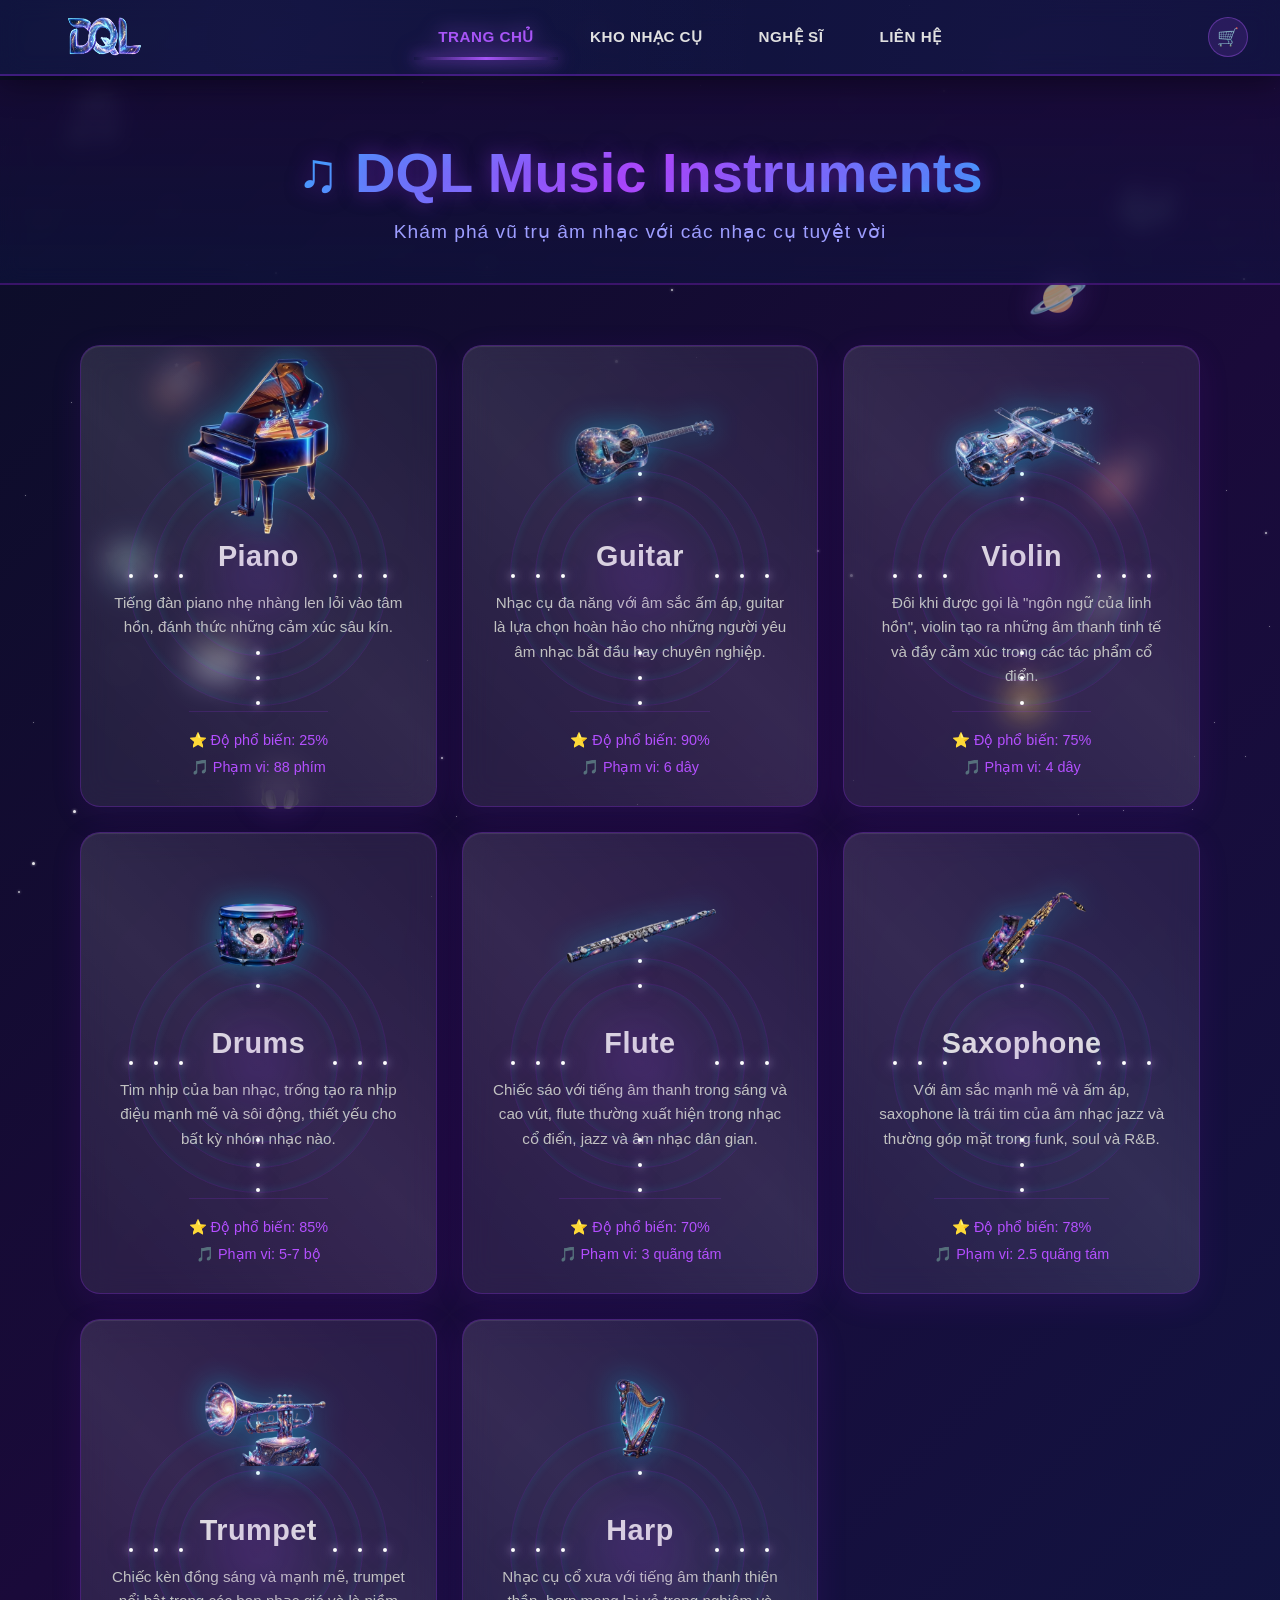
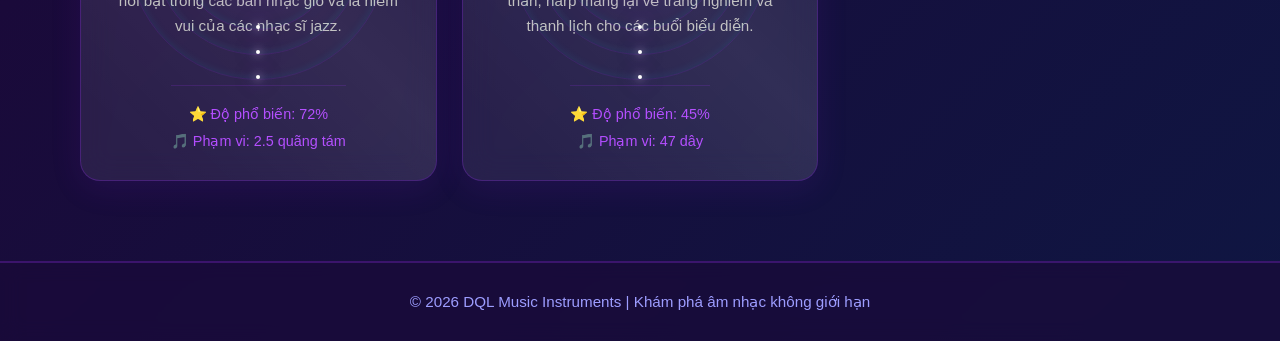
==== index.html @ d21ac730 "Add files via upload" ====
<!DOCTYPE html>
<html lang="vi">
<head>
    <meta charset="UTF-8">
    <meta name="viewport" content="width=device-width, initial-scale=1.0">
    <title>Nhạc Cụ - DQL Music Instruments</title>
    <link rel="stylesheet" href="css/base.css">
    <link rel="stylesheet" href="css/header.css">
    <link rel="stylesheet" href="css/container.css">
    <link rel="stylesheet" href="css/cards.css">
    <link rel="stylesheet" href="css/buttons.css">
    <link rel="stylesheet" href="css/instruments.css">
    <link rel="stylesheet" href="css/animations.css">
    <link rel="stylesheet" href="css/stickers.css">
    <link rel="stylesheet" href="css/responsive.css">
    <link rel="stylesheet" href="css/stars.css">
    <link rel="stylesheet" href="css/sticky-navbar.css">
    <link rel="stylesheet" href="css/meteor.css">
    <link rel="stylesheet" href="css/galaxy.css">
</head>
<body>
    <!-- Hiệu ứng thiên thạch rơi -->
    <div class="meteor-field">
        <span class="meteor m1"></span>
        <span class="meteor m2"></span>
        <span class="meteor m3"></span>
        <span class="meteor m4"></span>
        <span class="meteor m5"></span>
        <span class="meteor m6"></span>
    </div>
    <!-- Các nhãn dán nổi - Chủ đề Galaxy -->
    <div class="floating-stickers">
        <div class="sticker sticker-1">🎵</div>
        <div class="sticker sticker-2">🎶</div>
        <div class="sticker sticker-3">🚀</div>
        <div class="sticker sticker-4">🪐</div>
        <div class="sticker sticker-5">🛸</div>
        <div class="sticker sticker-6">🎸</div>
        <div class="sticker sticker-7">🎹</div>
        <div class="sticker sticker-8">🎤</div>
        <div class="sticker sticker-9">🎧</div>
        <div class="sticker sticker-10">⭐</div>
    </div>

    <!-- Thanh Điều Hướng Dính -->
        <!-- Thanh điều hướng cố định (Sticky Navbar) có nền kính mờ trong suốt cực đẹp và tự co nhỏ khi cuộn màn hình -->
    <nav class="sticky-navbar" id="stickyNavbar">
        <div class="navbar-container">
            <a href="index.html" class="navbar-brand">
                <img src="hinhanh/hinhanhlogo/logo.png" alt="DQL Music" class="navbar-brand-icon">
            </a>
            
                        <!-- Menu danh sách liên kết điều hướng dạng hàng ngang chính -->
            <ul class="navbar-menu" id="navbarMenu">
                <li class="navbar-item">
                    <a href="index.html" class="navbar-link active">Trang Chủ</a>
                </li>
                <li class="navbar-item">
                    <a href="pages/products.html" class="navbar-link">Kho Nhạc Cụ</a>
                </li>
                <li class="navbar-item">
                    <a href="pages/artists.html" class="navbar-link">Nghệ Sĩ</a>
                </li>
                <li class="navbar-item">
                    <a href="pages/contact.html" class="navbar-link">Liên Hệ</a>
                </li>
            </ul>

            <div class="navbar-actions">
                <a href="pages/cart.html" class="navbar-action-btn" title="Giỏ hàng">🛒</a>
                <button class="navbar-toggle" id="navbarToggle" aria-label="Toggle menu">
                    <span></span>
                    <span></span>
                    <span></span>
                </button>
            </div>
        </div>
    </nav>

    <!-- Twinkling Stars Background -->
        <!-- Khung tạo nền sao lấp lánh (sẽ được điền ngẫu nhiên 100 ngôi sao bằng Javascript trong main.js) -->
    <div class="stars-container"></div>

    <!-- Header Section -->
        <!-- Phần đầu trang (Header Banner) giới thiệu tên thương hiệu và slogan cửa hàng -->
    <header class="header">
        <div class="header-content">
            <h1 class="header-title">♫ DQL Music Instruments</h1>
            <p class="header-subtitle">Khám phá vũ trụ âm nhạc với các nhạc cụ tuyệt vời</p>
        </div>
    </header>

    <!-- Main Content -->
        <!-- Phần nội dung chính (Main Content Area) được bọc trong container giới hạn rộng tối đa 1200px -->
    <main class="container">
        <section class="instruments-section">
            <div class="instrument-card">
                <div class="card-icon ">
                    <div class="galaxy-container">
                        <div class="galaxy-ring ring-1">
                            <span class="galaxy-star star-1"></span>
                            <span class="galaxy-star star-2"></span>
                            <span class="galaxy-star star-3"></span>
                            <span class="galaxy-star star-4"></span>
                        </div>
                        <div class="galaxy-ring ring-2">
                            <span class="galaxy-star star-1"></span>
                            <span class="galaxy-star star-2"></span>
                            <span class="galaxy-star star-3"></span>
                            <span class="galaxy-star star-4"></span>
                        </div>
                        <div class="galaxy-ring ring-3">
                            <span class="galaxy-star star-1"></span>
                            <span class="galaxy-star star-2"></span>
                            <span class="galaxy-star star-3"></span>
                            <span class="galaxy-star star-4"></span>
                        </div>
                        <div class="nebula-glow"></div>
                    </div>
                    <img src="hinhanh/hinhanhcart/pialo.png" alt="Piano">
                </div>
                <h2 class="card-title">Piano</h2>
                <p class="card-description">
                Tiếng đàn piano nhẹ nhàng len lỏi vào tâm hồn, đánh thức những cảm xúc sâu kín.                <div class="card-details">
                    <span class="detail-item">⭐ Độ phổ biến: 25%</span>
                    <span class="detail-item">🎵 Phạm vi: 88 phím</span>
                </div>
            </div>

            <!-- Guitar Card -->
            <div class="instrument-card">
                <div class="card-icon">
                    <div class="galaxy-container">
                        <div class="galaxy-ring ring-1">
                            <span class="galaxy-star star-1"></span>
                            <span class="galaxy-star star-2"></span>
                            <span class="galaxy-star star-3"></span>
                            <span class="galaxy-star star-4"></span>
                        </div>
                        <div class="galaxy-ring ring-2">
                            <span class="galaxy-star star-1"></span>
                            <span class="galaxy-star star-2"></span>
                            <span class="galaxy-star star-3"></span>
                            <span class="galaxy-star star-4"></span>
                        </div>
                        <div class="galaxy-ring ring-3">
                            <span class="galaxy-star star-1"></span>
                            <span class="galaxy-star star-2"></span>
                            <span class="galaxy-star star-3"></span>
                            <span class="galaxy-star star-4"></span>
                        </div>
                        <div class="nebula-glow"></div>
                    </div>
                    <img src="hinhanh/hinhanhcart/guitar.png" alt="Guitar">
                </div>
                <h2 class="card-title">Guitar</h2>
                <p class="card-description">
                    Nhạc cụ đa năng với âm sắc ấm áp, guitar là lựa chọn hoàn hảo cho những người yêu âm nhạc 
                    bắt đầu hay chuyên nghiệp.
                </p>
                <div class="card-details">
                    <span class="detail-item">⭐ Độ phổ biến: 90%</span>
                    <span class="detail-item">🎵 Phạm vi: 6 dây</span>
                </div>
            </div>

            <!-- Violin Card -->
            <div class="instrument-card">
                <div class="card-icon">
                    <div class="galaxy-container">
                        <div class="galaxy-ring ring-1">
                            <span class="galaxy-star star-1"></span>
                            <span class="galaxy-star star-2"></span>
                            <span class="galaxy-star star-3"></span>
                            <span class="galaxy-star star-4"></span>
                        </div>
                        <div class="galaxy-ring ring-2">
                            <span class="galaxy-star star-1"></span>
                            <span class="galaxy-star star-2"></span>
                            <span class="galaxy-star star-3"></span>
                            <span class="galaxy-star star-4"></span>
                        </div>
                        <div class="galaxy-ring ring-3">
                            <span class="galaxy-star star-1"></span>
                            <span class="galaxy-star star-2"></span>
                            <span class="galaxy-star star-3"></span>
                            <span class="galaxy-star star-4"></span>
                        </div>
                        <div class="nebula-glow"></div>
                    </div>
                    <img src="hinhanh/hinhanhcart/violin.png" alt="Violin">
                </div>
                <h2 class="card-title">Violin</h2>
                <p class="card-description">
                    Đôi khi được gọi là "ngôn ngữ của linh hồn", violin tạo ra những âm thanh tinh tế 
                    và đầy cảm xúc trong các tác phẩm cổ điển.
                </p>
                <div class="card-details">
                    <span class="detail-item">⭐ Độ phổ biến: 75%</span>
                    <span class="detail-item">🎵 Phạm vi: 4 dây</span>
                </div>
            </div>

            <!-- Drums Card -->
            <div class="instrument-card">
                <div class="card-icon">
                    <div class="galaxy-container">
                        <div class="galaxy-ring ring-1">
                            <span class="galaxy-star star-1"></span>
                            <span class="galaxy-star star-2"></span>
                            <span class="galaxy-star star-3"></span>
                            <span class="galaxy-star star-4"></span>
                        </div>
                        <div class="galaxy-ring ring-2">
                            <span class="galaxy-star star-1"></span>
                            <span class="galaxy-star star-2"></span>
                            <span class="galaxy-star star-3"></span>
                            <span class="galaxy-star star-4"></span>
                        </div>
                        <div class="galaxy-ring ring-3">
                            <span class="galaxy-star star-1"></span>
                            <span class="galaxy-star star-2"></span>
                            <span class="galaxy-star star-3"></span>
                            <span class="galaxy-star star-4"></span>
                        </div>
                        <div class="nebula-glow"></div>
                    </div>
                    <img src="hinhanh/hinhanhcart/drum.png" alt="Drums">
                </div>
                <h2 class="card-title">Drums</h2>
                <p class="card-description">
                    Tim nhịp của ban nhạc, trống tạo ra nhịp điệu mạnh mẽ và sôi động, 
                    thiết yếu cho bất kỳ nhóm nhạc nào.
                </p>
                <div class="card-details">
                    <span class="detail-item">⭐ Độ phổ biến: 85%</span>
                    <span class="detail-item">🎵 Phạm vi: 5-7 bộ</span>
                </div>
            </div>

            <!-- Flute Card -->
            <div class="instrument-card">
                <div class="card-icon">
                    <div class="galaxy-container">
                        <div class="galaxy-ring ring-1">
                            <span class="galaxy-star star-1"></span>
                            <span class="galaxy-star star-2"></span>
                            <span class="galaxy-star star-3"></span>
                            <span class="galaxy-star star-4"></span>
                        </div>
                        <div class="galaxy-ring ring-2">
                            <span class="galaxy-star star-1"></span>
                            <span class="galaxy-star star-2"></span>
                            <span class="galaxy-star star-3"></span>
                            <span class="galaxy-star star-4"></span>
                        </div>
                        <div class="galaxy-ring ring-3">
                            <span class="galaxy-star star-1"></span>
                            <span class="galaxy-star star-2"></span>
                            <span class="galaxy-star star-3"></span>
                            <span class="galaxy-star star-4"></span>
                        </div>
                        <div class="nebula-glow"></div>
                    </div>
                    <img src="hinhanh/hinhanhcart/flute.png" alt="Flute">
                </div>
                <h2 class="card-title">Flute</h2>
                <p class="card-description">
                    Chiếc sáo với tiếng âm thanh trong sáng và cao vút, flute thường xuất hiện 
                    trong nhạc cổ điển, jazz và âm nhạc dân gian.
                </p>
                <div class="card-details">
                    <span class="detail-item">⭐ Độ phổ biến: 70%</span>
                    <span class="detail-item">🎵 Phạm vi: 3 quãng tám</span>
                </div>
            </div>

            <!-- Saxophone Card -->
            <div class="instrument-card">
                <div class="card-icon">
                    <div class="galaxy-container">
                        <div class="galaxy-ring ring-1">
                            <span class="galaxy-star star-1"></span>
                            <span class="galaxy-star star-2"></span>
                            <span class="galaxy-star star-3"></span>
                            <span class="galaxy-star star-4"></span>
                        </div>
                        <div class="galaxy-ring ring-2">
                            <span class="galaxy-star star-1"></span>
                            <span class="galaxy-star star-2"></span>
                            <span class="galaxy-star star-3"></span>
                            <span class="galaxy-star star-4"></span>
                        </div>
                        <div class="galaxy-ring ring-3">
                            <span class="galaxy-star star-1"></span>
                            <span class="galaxy-star star-2"></span>
                            <span class="galaxy-star star-3"></span>
                            <span class="galaxy-star star-4"></span>
                        </div>
                        <div class="nebula-glow"></div>
                    </div>
                    <img src="hinhanh/hinhanhcart/saxophone.png" alt="Saxophone">
                </div>
                <h2 class="card-title">Saxophone</h2>
                <p class="card-description">
                    Với âm sắc mạnh mẽ và ấm áp, saxophone là trái tim của âm nhạc jazz 
                    và thường góp mặt trong funk, soul và R&B.
                </p>
                <div class="card-details">
                    <span class="detail-item">⭐ Độ phổ biến: 78%</span>
                    <span class="detail-item">🎵 Phạm vi: 2.5 quãng tám</span>
                </div>
            </div>

            <!-- Trumpet Card -->
            <div class="instrument-card">
                <div class="card-icon">
                    <div class="galaxy-container">
                        <div class="galaxy-ring ring-1">
                            <span class="galaxy-star star-1"></span>
                            <span class="galaxy-star star-2"></span>
                            <span class="galaxy-star star-3"></span>
                            <span class="galaxy-star star-4"></span>
                        </div>
                        <div class="galaxy-ring ring-2">
                            <span class="galaxy-star star-1"></span>
                            <span class="galaxy-star star-2"></span>
                            <span class="galaxy-star star-3"></span>
                            <span class="galaxy-star star-4"></span>
                        </div>
                        <div class="galaxy-ring ring-3">
                            <span class="galaxy-star star-1"></span>
                            <span class="galaxy-star star-2"></span>
                            <span class="galaxy-star star-3"></span>
                            <span class="galaxy-star star-4"></span>
                        </div>
                        <div class="nebula-glow"></div>
                    </div>
                    <img src="hinhanh/hinhanhcart/trumpet.png" alt="Trumpet">
                </div>
                <h2 class="card-title">Trumpet</h2>
                <p class="card-description">
                    Chiếc kèn đồng sáng và mạnh mẽ, trumpet nổi bật trong các ban nhạc gió 
                    và là niềm vui của các nhạc sĩ jazz.
                </p>
                <div class="card-details">
                    <span class="detail-item">⭐ Độ phổ biến: 72%</span>
                    <span class="detail-item">🎵 Phạm vi: 2.5 quãng tám</span>
                </div>
            </div>

            <!-- Harp Card -->
            <div class="instrument-card">
                <div class="card-icon">
                    <div class="galaxy-container">
                        <div class="galaxy-ring ring-1">
                            <span class="galaxy-star star-1"></span>
                            <span class="galaxy-star star-2"></span>
                            <span class="galaxy-star star-3"></span>
                            <span class="galaxy-star star-4"></span>
                        </div>
                        <div class="galaxy-ring ring-2">
                            <span class="galaxy-star star-1"></span>
                            <span class="galaxy-star star-2"></span>
                            <span class="galaxy-star star-3"></span>
                            <span class="galaxy-star star-4"></span>
                        </div>
                        <div class="galaxy-ring ring-3">
                            <span class="galaxy-star star-1"></span>
                            <span class="galaxy-star star-2"></span>
                            <span class="galaxy-star star-3"></span>
                            <span class="galaxy-star star-4"></span>
                        </div>
                        <div class="nebula-glow"></div>
                    </div>
                    <img src="hinhanh/hinhanhcart/harp.png" alt="Harp">
                </div>
                <h2 class="card-title">Harp</h2>
                <p class="card-description">
                    Nhạc cụ cổ xưa với tiếng âm thanh thiên thần, harp mang lại vẻ trang nghiêm 
                    và thanh lịch cho các buổi biểu diễn.
                </p>
                <div class="card-details">
                    <span class="detail-item">⭐ Độ phổ biến: 45%</span>
                    <span class="detail-item">🎵 Phạm vi: 47 dây</span>
                </div>
            </div>
        </section>
    </main>

    <!-- Footer -->
        <!-- Phần chân trang (Footer) chứa thông tin bản quyền và liên kết bổ sung, sử dụng nền kính tối -->
    <footer class="footer">
        <p>&copy; 2026 DQL Music Instruments | Khám phá âm nhạc không giới hạn</p>
    </footer>

        <!-- Nạp thư viện tiện ích dùng chung (Hiển thị thông báo toast, xử lý giá, giỏ hàng...) -->
    <script src="js/utils.js"></script>
        <!-- Nạp mã xử lý sự kiện đóng mở menu và dính thanh điều hướng khi cuộn trang -->
    <script src="js/navbar.js"></script>
        <!-- Nạp mã xử lý hiệu ứng sao lấp lánh nền và các hoạt ảnh cuộn trang mượt mà -->
    <script src="js/main.js"></script>
</body>
</html>
---- css/base.css ----
/* ==========================================================================
   BASE CSS - THIẾT LẬP CƠ BẢN VÀ ĐỊNH NGHĨA HỆ THỐNG TRANG WEB
   - Đặt lại (reset) lề và đệm của trình duyệt về 0
   - Thiết lập font chữ Segoe UI và nền tối gradient không gian vũ trụ cực đẹp
   - Khung chứa các ngôi sao (stars-container) cố định toàn trang
   ========================================================================== */

* {
    margin: 0;
    padding: 0;
    box-sizing: border-box;
}

/* Cài đặt chung cho thẻ <html> giúp hành vi cuộn trang mượt mà */
html {
    scroll-behavior: smooth;
}

/* Định nghĩa thẻ <body> với nền màu gradient vũ trụ tối chuyển động cực đẹp */
body {
    font-family: 'Segoe UI', Tahoma, Geneva, Verdana, sans-serif;
    background: linear-gradient(135deg, #0a0e27 0%, #1a0a3a 50%, #0f1642 100%);
    color: #e0e0e0;
    overflow-x: hidden;
    position: relative;
    min-height: 100vh;
}

/* Vùng chứa các ngôi sao nhỏ lấp lánh cố định trên màn hình nền */
.stars-container {
    position: fixed;
    top: 0;
    left: 0;
    width: 100%;
    height: 100%;
    z-index: 1;
    pointer-events: none;
}
---- css/header.css ----
/* ==========================================================================
   HEADER CSS - PHONG CÁCH KHU VỰC TIÊU ĐỀ ĐẦU TRANG (HEADER BANNER)
   - Đặt chiều cao banner phù hợp, chữ tiêu đề lớn DQL Music Instruments
   - Phụ đề chuyển sắc gradient lung linh rực rỡ thu hút người xem
   ========================================================================== */

.header {
    position: relative;
    z-index: 10;
    text-align: center;
    padding: 60px 20px 40px;
    background: linear-gradient(180deg, rgba(26, 10, 58, 0.7) 0%, rgba(15, 22, 66, 0.5) 100%);
    border-bottom: 2px solid rgba(138, 43, 226, 0.3);
    backdrop-filter: blur(10px);
    margin-bottom: 40px;
    margin-top: 80px;
}

.header-content {
    max-width: 1000px;
    margin: 0 auto;
}

/* Tiêu Đề Chính - Gradient Và Glow */
.header-title {
    font-size: 3.5rem;
    font-weight: 700;
    background: linear-gradient(135deg, #00d4ff, #b24bff, #00d4ff);
    -webkit-background-clip: text;
    -webkit-text-fill-color: transparent;
    background-clip: text;
    margin-bottom: 15px;
    text-shadow: 0 0 20px rgba(138, 43, 226, 0.5);
    animation: glow 3s ease-in-out infinite;
}

/* Phụ Đề Trang */
.header-subtitle {
    font-size: 1.2rem;
    color: #9d9dff;
    font-weight: 300;
    letter-spacing: 1px;
}
---- css/container.css ----
/* ==========================================================================
   CONTAINER CSS - KHUNG CHỨA BỐ CỤC CHÍNH VÀ PHẦN CHÂN TRANG (FOOTER)
   - Căn lề giữa màn hình trang web, giới hạn rộng tối đa 1200px
   - Thiết kế Footer thuỷ tinh mờ lung linh, bóng bẩy ở chân trang
   ========================================================================== */

/* Khung bố cục chính căn giữa trang web, giới hạn chiều rộng 1200px để giao diện hiển thị gọn gàng */
.container {
    position: relative;
    z-index: 10;
    max-width: 1200px;
    margin: 0 auto;
    padding: 0 20px 60px;
}

/* THIẾT KẾ PHẦN CHÂN TRANG (FOOTER) THUỶ TINH MỜ */
/* Chân trang web với nền thủy tinh tối mờ, viền trên sáng màu tím dạ quang, chữ hiển thị sắc nét căn giữa */
.footer {
    position: relative;
    z-index: 10;
    text-align: center;
    padding: 30px 20px;
    background: rgba(26, 10, 58, 0.7);
    border-top: 2px solid rgba(138, 43, 226, 0.3);
    backdrop-filter: blur(10px);
    color: #9d9dff;
    font-size: 0.95rem;
}
---- css/cards.css ----
/* ==========================================================================
   CARDS CSS - ĐỊNH NGHĨA THẺ NỀN KÍNH THUỶ TINH (GLASSMORPHISM CARDS)
   - Nền kính mờ đục suốt với kỹ thuật backdrop-filter blur
   - Viền bán trong suốt màu tím lung linh và bóng đổ sâu 3D
   ========================================================================== */

/* ========== THỊ NHẠC CỤ (GLASSMORPHISM) ========== */
/* Thẻ mô tả nhạc cụ chính: Thiết lập chiều cao tối thiểu và phân bố các khối bên trong giãn đều hai đầu */
.instrument-card {
    background: rgba(255, 255, 255, 0.08);
    border: 1px solid rgba(138, 43, 226, 0.3);
    border-radius: 20px;
    padding: 30px;
    backdrop-filter: blur(15px);
    -webkit-backdrop-filter: blur(15px);
    transition: all 0.4s cubic-bezier(0.4, 0, 0.2, 1);
    position: relative;
    overflow: hidden;
    box-shadow: 
        0 8px 32px rgba(138, 43, 226, 0.1),
        inset 0 1px 1px rgba(255, 255, 255, 0.1);
    display: flex;
    flex-direction: column;
    min-height: 450px;
}

/* Hiệu Ứng Lấp Lói Trên ThỊ */
.instrument-card::before {
    content: '';
    position: absolute;
    top: -50%;
    left: -50%;
    width: 200%;
    height: 200%;
    background: linear-gradient(
        45deg,
        transparent 30%,
        rgba(255, 255, 255, 0.05) 50%,
        transparent 70%
    );
    animation: shimmer 3s infinite;
    pointer-events: none;
}

.instrument-card:hover {
    transform: translateY(-10px);
    border-color: rgba(138, 43, 226, 0.6);
    background: rgba(255, 255, 255, 0.12);
    box-shadow: 
        0 20px 40px rgba(138, 43, 226, 0.2),
        inset 0 1px 1px rgba(255, 255, 255, 0.15);
}

/* Nội Dung ThỊ */
/* Biểu tượng / Khung ảnh nhạc cụ trên trang chủ */
.card-icon {
    font-size: 3.5rem;
    margin-bottom: 20px;
    display: flex;
    align-items: center;
    justify-content: center;
    height: 140px;
    animation: float 3s ease-in-out infinite;
}

.card-icon img {
    max-width: 170px;
    height: auto;
    display: block;
    margin: 0 auto;
}

/* Tên nhạc cụ chính */
.card-title {
    font-size: 1.8rem;
    margin-bottom: 15px;
    color: #00d4ff;
    font-weight: 600;
    letter-spacing: 0.5px;
    min-height: 50px;
    display: flex;
    align-items: center;
}

/* Mô tả giới thiệu nhạc cụ, tự động giãn nở kéo thẻ có độ cao bằng nhau */
.card-description {
    font-size: 0.95rem;
    line-height: 1.6;
    color: #b0b0d0;
    margin-bottom: 20px;
    min-height: 100px;
    flex: 1;
}

.card-details {
    display: flex;
    flex-direction: column;
    gap: 10px;
    padding-top: 20px;
    border-top: 1px solid rgba(138, 43, 226, 0.2);
    margin-top: auto;
}

.detail-item {
    font-size: 0.9rem;
    color: #b24bff;
    font-weight: 500;
}

/* ========== GLASS CARD STYLING ========== */
.glass-card {
    background: rgba(30, 20, 60, 0.4);
    backdrop-filter: blur(10px);
    border: 1px solid rgba(168, 85, 247, 0.3);
    border-radius: 20px;
    padding: 25px;
    transition: all 0.3s ease;
    box-shadow: 0 8px 32px rgba(0, 0, 0, 0.3);
}

.glass-card:hover {
    background: rgba(30, 20, 60, 0.6);
    border-color: rgba(168, 85, 247, 0.6);
    box-shadow: 0 12px 40px rgba(168, 85, 247, 0.2);
    transform: translateY(-5px);
}
---- css/buttons.css ----
/* ==========================================================================
   BUTTONS CSS - ĐỊNH NGHĨA CÁC LOẠI NÚT TƯƠNG TÁC (BUTTON SYSTEM)
   - Các kiểu nút cơ bản, nút dải màu gradient vũ trụ phát sáng
   - Hiệu ứng quét sáng neon, bóng đổ và thu phóng mượt mà khi di chuột
   ========================================================================== */

.btn {
    padding: 10px 20px;
    border: none;
    border-radius: 8px;
    font-weight: 600;
    font-size: 0.95rem;
    cursor: pointer;
    transition: all 0.3s ease;
    text-transform: uppercase;
    letter-spacing: 1px;
    font-family: 'Segoe UI', Tahoma, Geneva, Verdana, sans-serif;
}

/* NÚp Với Hiệu Ứng Phát Sáng */
.btn-glow {
    background: linear-gradient(135deg, #a855f7 0%, #d946ef 100%);
    color: white;
    border: 2px solid rgba(168, 85, 247, 0.5);
    position: relative;
    overflow: hidden;
}

.btn-glow::before {
    content: '';
    position: absolute;
    top: -50%;
    left: -50%;
    width: 200%;
    height: 200%;
    background: radial-gradient(circle, rgba(255, 255, 255, 0.3) 0%, transparent 70%);
    animation: none;
}

.btn-glow:hover {
    background: linear-gradient(135deg, #d946ef 0%, #a855f7 100%);
    box-shadow: 0 0 20px rgba(168, 85, 247, 0.6), 0 0 40px rgba(217, 70, 239, 0.4);
    transform: translateY(-2px);
    border-color: rgba(217, 70, 239, 0.8);
}

.btn-glow:active {
    transform: translateY(0);
}

/* NÚp Thanh Toán */
.btn-submit {
    background: linear-gradient(135deg, #a855f7 0%, #d946ef 100%);
    color: white;
    width: 100%;
    padding: 14px 20px;
    font-size: 1rem;
    border: 2px solid rgba(168, 85, 247, 0.5);
    margin-top: 20px;
}

.btn-submit:hover {
    box-shadow: 0 0 25px rgba(168, 85, 247, 0.6), 0 0 50px rgba(217, 70, 239, 0.3);
    transform: translateY(-2px);
    border-color: rgba(217, 70, 239, 0.8);
}

/* NÚp Tiếp Tục Mua */
.btn-continue-shopping {
    display: inline-block;
    padding: 10px 20px;
    background: linear-gradient(135deg, #00d4ff, #b24bff);
    color: white;
    border: none;
    border-radius: 8px;
    cursor: pointer;
    transition: all 0.3s ease;
    text-decoration: none;
    font-weight: 600;
}

.btn-continue-shopping:hover {
    transform: translateY(-2px);
    box-shadow: 0 4px 15px rgba(138, 43, 226, 0.4);
}

/* Checkout Button */
.btn-checkout {
    display: block;
    text-align: center;
    padding: 14px;
    background: linear-gradient(135deg, #00d4ff, #b24bff);
    color: white;
    border: none;
    border-radius: 10px;
    cursor: pointer;
    font-weight: 700;
    font-size: 1rem;
    transition: all 0.3s ease;
    text-decoration: none;
    position: relative;
    overflow: hidden;
}

.btn-checkout:hover {
    transform: translateY(-2px);
    box-shadow: 0 8px 25px rgba(138, 43, 226, 0.4);
}

/* Submit Checkout Button */
.btn-submit-checkout {
    padding: 14px;
    background: linear-gradient(135deg, #00d4ff, #b24bff);
    color: white;
    border: none;
    border-radius: 10px;
    cursor: pointer;
    font-weight: 700;
    font-size: 1rem;
    transition: all 0.3s ease;
    position: relative;
    overflow: hidden;
}

.btn-submit-checkout:hover {
    transform: translateY(-2px);
    box-shadow: 0 8px 25px rgba(138, 43, 226, 0.4);
}

/* Back to Cart Button */
.btn-back-cart {
    padding: 12px;
    background: rgba(255, 255, 255, 0.08);
    border: 1px solid rgba(138, 43, 226, 0.5);
    color: #9d9dff;
    border-radius: 10px;
    text-align: center;
    text-decoration: none;
    cursor: pointer;
    transition: all 0.3s ease;
}

.btn-back-cart:hover {
    background: rgba(138, 43, 226, 0.2);
    color: #00d4ff;
}

/* Coupon Button */
.coupon-btn {
    padding: 10px 15px;
    background: linear-gradient(135deg, #00d4ff, #b24bff);
    color: white;
    border: none;
    border-radius: 8px;
    cursor: pointer;
    font-weight: 600;
    transition: all 0.3s ease;
}

.coupon-btn:hover {
    transform: translateY(-2px);
    box-shadow: 0 4px 15px rgba(138, 43, 226, 0.4);
}

/* Social Buttons */
.social-btn {
    display: flex;
    align-items: center;
    justify-content: center;
    gap: 8px;
    padding: 10px;
    background: rgba(255, 255, 255, 0.08);
    border: 1px solid rgba(138, 43, 226, 0.3);
    border-radius: 10px;
    color: #e0e0e0;
    cursor: pointer;
    transition: all 0.3s ease;
    font-weight: 600;
}

.social-btn:hover {
    background: rgba(138, 43, 226, 0.2);
    border-color: #00d4ff;
    color: #00d4ff;
}

/* Toggle Form Button */
.toggle-form-btn {
    background: none;
    border: none;
    color: #00d4ff;
    cursor: pointer;
    font-weight: 700;
    transition: color 0.3s ease;
    padding: 0;
}

.toggle-form-btn:hover {
    color: #b24bff;
}
---- css/instruments.css ----
/* ==========================================================================
   INSTRUMENTS CSS - BỐ CỤC DANH SÁCH GIỚI THIỆU CÁC LOẠI NHẠC CỤ CHÍNH TRÊN TRANG CHỦ
   - Thiết lập lưới Grid co giãn thông minh thích ứng màn hình
   - Thiết kế thẻ mô tả chi tiết nhạc cụ (Piano, Guitar, Violin...) bọc trong hiệu ứng xoay ngân hà ở logo
   ========================================================================== */

/* Lưới hiển thị 3 thẻ giới thiệu nhạc cụ chính tại trang chủ */
.instruments-section {
    display: grid;
    grid-template-columns: repeat(auto-fit, minmax(300px, 1fr));
    gap: 25px;
    padding: 20px;
    max-width: 1400px;
    margin: 0 auto;
}

/* CẤU TRÚC THẺ HIỂN THỊ TỪNG NHẠC CỤ (INSTRUMENT CARD) */
/* Thẻ mô tả nhạc cụ chính: Thiết lập chiều cao tối thiểu và phân bố các khối bên trong giãn đều hai đầu */
.instrument-card {
    display: flex;
    flex-direction: column;
    align-items: center;
    text-align: center;
    min-height: 350px;
    justify-content: space-between;
}

/* Biểu tượng / Khung ảnh nhạc cụ trên trang chủ */
.card-icon {
    font-size: 4rem;
    margin-bottom: 15px;
}

/* Tên nhạc cụ chính */
.card-title {
    font-size: 1.8rem;
    margin-bottom: 10px;
    color: #e0e0e0;
    font-weight: 600;
}

/* Mô tả giới thiệu nhạc cụ, tự động giãn nở kéo thẻ có độ cao bằng nhau */
.card-description {
    font-size: 0.95rem;
    color: #c0c0c0;
    line-height: 1.6;
    margin-bottom: 20px;
    flex-grow: 1;
}
---- css/animations.css ----
/* ==========================================================================
   ANIMATIONS CSS - ĐỊNH NGHĨA CÁC HOẠT ẢNH HOẠT HỌA CHUNG TOÀN HỆ THỐNG
   - glow: văn bản phát sáng lấp lánh
   - float: phần tử bay lơ lửng bồng bềnh
   - shimmer & shine: ánh sáng quét qua các nút bấm tạo vẻ sang trọng
   ========================================================================== */

@keyframes glow {
    0%, 100% {
        text-shadow: 0 0 20px rgba(138, 43, 226, 0.5);
    }
    50% {
        text-shadow: 0 0 30px rgba(138, 43, 226, 0.8);
    }
}

/* HOẠT ẢNH TRÔI NỔI (FLOAT) BỒNG BỀNH TỰ NHIÊN */
@keyframes float {
    0%, 100% {
        transform: translateY(0px) rotate(0deg);
    }
    25% {
        transform: translateY(-20px) rotate(5deg);
    }
    50% {
        transform: translateY(-40px) rotate(-5deg);
    }
    75% {
        transform: translateY(-20px) rotate(3deg);
    }
}

@keyframes shimmer {
    0% {
        transform: translateX(-100%) translateY(-100%) rotate(45deg);
    }
    100% {
        transform: translateX(100%) translateY(100%) rotate(45deg);
    }
}

@keyframes shine {
    0% { left: -100%; }
    100% { left: 100%; }
}
---- css/stickers.css ----
/* ==========================================================================
   STICKERS CSS - PHÒNG CÁCH CÁC BIỂU TƯỢNG NHÃN DÁN ĐỒNG DẠNG TRÔI NỔI (FLOATING STICKERS)
   - Định vị ngẫu nhiên 10 nhãn dán âm nhạc (nốt nhạc, đàn guitar, phi thuyền, sao tinh vân)
   - Hoạt ảnh float kéo dài từ 6s đến 8s xen kẽ giúp các nhãn dán bay lên xuống, lắc lư nhẹ cực kỳ sinh động
   ========================================================================== */

/* Khung chứa các hình dán (stickers) trôi nổi tự do trên màn hình nền */
/* Khung chứa các nhãn dán bay tự do phủ kín toàn bộ chiều rộng chiều cao màn hình trình duyệt */
.floating-stickers {
    position: fixed;
    top: 0;
    left: 0;
    width: 100%;
    height: 100vh;
    pointer-events: none;
    z-index: 1;
    overflow: hidden;
}

/* Thiết lập phong cách chung cho từng nhãn dán sticker (emoji lớn, bóng mờ neon) */
/* Định dạng chung nhãn dán: cỡ chữ lớn 3rem, bóng sáng lung linh màu tím, không cho bôi đen chữ */
.sticker {
    position: absolute;
    font-size: 3rem;
    opacity: 0.6;
    filter: drop-shadow(0 0 15px rgba(168, 85, 247, 0.5));
    pointer-events: auto;
    cursor: default;
    user-select: none;
}

/* Cấu hình vị trí tuyệt đối và hoạt ảnh trôi nổi (float) với độ trễ riêng cho mỗi sticker */
.sticker-1 {
    top: 10%;
    left: 5%;
    animation: float 6s ease-in-out infinite;
}

.sticker-2 {
    top: 20%;
    right: 8%;
    animation: float 7s ease-in-out infinite 0.5s;
}

.sticker-3 {
    top: 40%;
    left: 12%;
    font-size: 2.5rem;
    animation: float 8s ease-in-out infinite 1s;
}

.sticker-4 {
    top: 30%;
    right: 15%;
    animation: float 6.5s ease-in-out infinite 1.5s;
}

.sticker-5 {
    top: 60%;
    left: 8%;
    font-size: 2.8rem;
    animation: float 7.5s ease-in-out infinite 0.3s;
}

.sticker-6 {
    top: 50%;
    right: 10%;
    animation: float 6s ease-in-out infinite 1s;
}

.sticker-7 {
    top: 70%;
    left: 15%;
    font-size: 2.6rem;
    animation: float 7s ease-in-out infinite 0.7s;
}

.sticker-8 {
    top: 65%;
    right: 12%;
    animation: float 6.5s ease-in-out infinite 1.2s;
}

.sticker-9 {
    top: 85%;
    left: 20%;
    font-size: 2.4rem;
    animation: float 8s ease-in-out infinite 0.4s;
}

.sticker-10 {
    top: 75%;
    right: 18%;
    font-size: 2.5rem;
    animation: float 7s ease-in-out infinite 1.8s;
}
---- css/responsive.css ----
/* ==========================================================================
   RESPONSIVE CSS - HỆ THỐNG CẢI THIỆN ĐÁP ỨNG TRÊN MỌI THIẾT BỊ DI ĐỘNG (MEDIA QUERIES)
   - Tinh chỉnh kích thước chữ, khoảng cách đệm trên iPad, Máy tính bảng (max-width: 1024px)
   - Chuyển thanh điều hướng thành dạng menu Hamburger trên điện thoại di động (max-width: 768px)
   - Tối ưu hóa lưới sản phẩm hiển thị 2 cột vừa vặn trên màn hình dọc điện thoại nhỏ
   ========================================================================== */

/* Tablet (768px) */
@media (max-width: 768px) {
    .header-title {
        font-size: 2.5rem;
    }

    .header-subtitle {
        font-size: 1rem;
    }

    /* Lưới hiển thị 3 thẻ giới thiệu nhạc cụ chính tại trang chủ */
.instruments-section {
        grid-template-columns: repeat(auto-fit, minmax(280px, 1fr));
        gap: 20px;
    }

    /* Thẻ mô tả nhạc cụ chính: Thiết lập chiều cao tối thiểu và phân bố các khối bên trong giãn đều hai đầu */
.instrument-card {
        padding: 20px;
    }

    /* Biểu tượng / Khung ảnh nhạc cụ trên trang chủ */
.card-icon {
        font-size: 3rem;
    }

    /* Tên nhạc cụ chính */
.card-title {
        font-size: 1.5rem;
    }

    /* Mô tả giới thiệu nhạc cụ, tự động giãn nở kéo thẻ có độ cao bằng nhau */
.card-description {
        font-size: 0.9rem;
    }

    /* Contact Responsive */
    .contact-wrapper {
        grid-template-columns: 1fr;
    }

    .contact-form-section {
        padding: 25px;
    }

    .contact-info-section {
        flex-direction: row;
        flex-wrap: wrap;
    }

    .info-card {
        flex: 1;
        min-width: 200px;
    }

    /* Cart Responsive */
    .cart-wrapper {
        grid-template-columns: 1fr;
    }

    .cart-summary-section {
        position: static;
    }

    .cart-item {
        grid-template-columns: 80px 1fr 80px 80px;
        gap: 15px;
    }

    .cart-item-remove {
        grid-column: 1 / -1;
        margin-top: 10px;
        width: 100%;
    }

    /* Checkout Responsive */
    .checkout-wrapper {
        grid-template-columns: 1fr;
    }

    .checkout-summary-section {
        position: static;
    }

    .payment-options {
        grid-template-columns: repeat(2, 1fr);
    }

    .form-step {
        padding: 20px;
    }

    /* Sticker Responsive */
    /* Định dạng chung nhãn dán: cỡ chữ lớn 3rem, bóng sáng lung linh màu tím, không cho bôi đen chữ */
.sticker {
        font-size: 2rem;
        opacity: 0.4;
    }
    
    .sticker-1 { top: 15%; left: 5%; }
    .sticker-2 { top: 25%; right: 5%; }
    .sticker-3 { top: 45%; left: 10%; display: none; }
    .sticker-4 { top: 35%; right: 10%; display: none; }
    .sticker-5 { top: 65%; left: 5%; }
    .sticker-6 { top: 55%; right: 5%; }
    .sticker-7 { display: none; }
    .sticker-8 { display: none; }
    .sticker-9 { display: none; }
    .sticker-10 { display: none; }
}

/* Mobile (480px) */
@media (max-width: 480px) {
    .header {
        padding: 40px 15px 30px;
        margin-bottom: 25px;
    }

    .header-title {
        font-size: 1.8rem;
    }

    .header-subtitle {
        font-size: 0.9rem;
    }

    /* Khung bố cục chính căn giữa trang web, giới hạn chiều rộng 1200px để giao diện hiển thị gọn gàng */
.container {
        padding: 0 15px 40px;
    }

    /* Lưới hiển thị 3 thẻ giới thiệu nhạc cụ chính tại trang chủ */
.instruments-section {
        grid-template-columns: 1fr;
        gap: 15px;
    }

    /* Thẻ mô tả nhạc cụ chính: Thiết lập chiều cao tối thiểu và phân bố các khối bên trong giãn đều hai đầu */
.instrument-card {
        padding: 18px;
    }

    /* Biểu tượng / Khung ảnh nhạc cụ trên trang chủ */
.card-icon {
        font-size: 2.5rem;
        margin-bottom: 15px;
    }

    /* Tên nhạc cụ chính */
.card-title {
        font-size: 1.3rem;
        margin-bottom: 10px;
    }

    /* Mô tả giới thiệu nhạc cụ, tự động giãn nở kéo thẻ có độ cao bằng nhau */
.card-description {
        font-size: 0.85rem;
        line-height: 1.5;
        margin-bottom: 15px;
    }

    .detail-item {
        font-size: 0.8rem;
    }

    /* Chân trang web với nền thủy tinh tối mờ, viền trên sáng màu tím dạ quang, chữ hiển thị sắc nét căn giữa */
.footer {
        padding: 20px 15px;
        font-size: 0.85rem;
    }

    /* Cart Mobile */
    .cart-item {
        grid-template-columns: 70px 1fr;
        gap: 15px;
    }

    .cart-item-price,
    .cart-item-quantity,
    .cart-item-subtotal,
    .cart-item-remove {
        grid-column: 1 / -1;
    }

    .cart-item-price::before {
        content: "Giá: ";
        color: #9d9dff;
    }

    .cart-item-subtotal::before {
        content: "Tổng: ";
        color: #9d9dff;
    }

    /* Checkout Mobile */
    .form-row {
        grid-template-columns: 1fr;
    }

    .payment-options {
        grid-template-columns: 1fr;
    }
}

/* Large screens (1400px+) */
@media (min-width: 1400px) {
    /* Khung bố cục chính căn giữa trang web, giới hạn chiều rộng 1200px để giao diện hiển thị gọn gàng */
.container {
        max-width: 1400px;
    }

    /* Lưới hiển thị 3 thẻ giới thiệu nhạc cụ chính tại trang chủ */
.instruments-section {
        grid-template-columns: repeat(4, 1fr);
    }
}
---- css/stars.css ----
/* ==========================================================================
   STARS CSS - THIẾT LẬP CHI TIẾT PHONG CÁCH CHO HỆ THỐNG SAO NỀN NHẤP NHÁY
   - Phân cấp 3 loại kích thước sao: Nhỏ (1px), Vừa (2px) và Lớn (3px) phát sáng lung linh
   - Tạo hiệu ứng nhấp nháy liên tục (twinkle) với các chu kỳ nhấp nháy lệch pha khác nhau
   ========================================================================== */

/* Tạo sao lấp láy động bằng CSS */
.stars-container {
    width: 100%;
    height: 100%;
}

/* Tạo 100 Sao Với JavaScript */
.star {
    position: absolute;
    width: 2px;
    height: 2px;
    background: white;
    border-radius: 50%;
    box-shadow: 0 0 3px rgba(255, 255, 255, 0.8);
}

/* Kín Thước Sao Khác Nhau - Hiệu Ứng Sâu */
.star.small {
    width: 1px;
    height: 1px;
    opacity: 0.5;
}

.star.medium {
    width: 2px;
    height: 2px;
    opacity: 0.7;
}

.star.large {
    width: 3px;
    height: 3px;
    opacity: 0.9;
}

/* Hiệu Ứng Lấp Láy Với Thời Gian Khác Nhau */
@keyframes twinkle {
    0%, 100% {
        opacity: 0.1;
    }
    50% {
        opacity: 1;
    }
}

@keyframes twinkle-slow {
    0%, 100% {
        opacity: 0.2;
    }
    50% {
        opacity: 0.8;
    }
}

@keyframes twinkle-fast {
    0%, 100% {
        opacity: 0;
    }
    50% {
        opacity: 1;
    }
}

/* Áp Dụng Hiệu Ứng Lấp Láy Với Tốc Độ Khác Nhau */
.star {
    animation: twinkle 3s ease-in-out infinite;
}

.star:nth-child(odd) {
    animation: twinkle 4s ease-in-out infinite;
}

.star:nth-child(3n) {
    animation: twinkle-slow 5s ease-in-out infinite;
}

.star:nth-child(5n) {
    animation: twinkle-fast 2s ease-in-out infinite;
}

/* Thêm Độnh Thời Gian Cho Mỗi Sao */
.star:nth-child(1) { animation-delay: 0s; }
.star:nth-child(2) { animation-delay: 0.2s; }
.star:nth-child(3) { animation-delay: 0.4s; }
.star:nth-child(4) { animation-delay: 0.6s; }
.star:nth-child(5) { animation-delay: 0.8s; }
.star:nth-child(6) { animation-delay: 1s; }
.star:nth-child(7) { animation-delay: 1.2s; }
.star:nth-child(8) { animation-delay: 1.4s; }
.star:nth-child(9) { animation-delay: 1.6s; }
.star:nth-child(10) { animation-delay: 1.8s; }
.star:nth-child(11) { animation-delay: 2s; }
.star:nth-child(12) { animation-delay: 2.2s; }
.star:nth-child(13) { animation-delay: 2.4s; }
.star:nth-child(14) { animation-delay: 2.6s; }
.star:nth-child(15) { animation-delay: 2.8s; }
.star:nth-child(16) { animation-delay: 3s; }
.star:nth-child(17) { animation-delay: 3.2s; }
.star:nth-child(18) { animation-delay: 3.4s; }
.star:nth-child(19) { animation-delay: 3.6s; }
.star:nth-child(20) { animation-delay: 3.8s; }
.star:nth-child(21) { animation-delay: 4s; }
.star:nth-child(22) { animation-delay: 4.2s; }
.star:nth-child(23) { animation-delay: 4.4s; }
.star:nth-child(24) { animation-delay: 4.6s; }
.star:nth-child(25) { animation-delay: 4.8s; }
.star:nth-child(26) { animation-delay: 5s; }
.star:nth-child(27) { animation-delay: 5.2s; }
.star:nth-child(28) { animation-delay: 5.4s; }
.star:nth-child(29) { animation-delay: 5.6s; }
.star:nth-child(30) { animation-delay: 5.8s; }
.star:nth-child(31) { animation-delay: 6s; }
.star:nth-child(32) { animation-delay: 6.2s; }
.star:nth-child(33) { animation-delay: 6.4s; }
.star:nth-child(34) { animation-delay: 6.6s; }
.star:nth-child(35) { animation-delay: 6.8s; }
.star:nth-child(36) { animation-delay: 7s; }
.star:nth-child(37) { animation-delay: 7.2s; }
.star:nth-child(38) { animation-delay: 7.4s; }
.star:nth-child(39) { animation-delay: 7.6s; }
.star:nth-child(40) { animation-delay: 7.8s; }
.star:nth-child(41) { animation-delay: 8s; }
.star:nth-child(42) { animation-delay: 8.2s; }
.star:nth-child(43) { animation-delay: 8.4s; }
.star:nth-child(44) { animation-delay: 8.6s; }
.star:nth-child(45) { animation-delay: 8.8s; }
.star:nth-child(46) { animation-delay: 9s; }
.star:nth-child(47) { animation-delay: 9.2s; }
.star:nth-child(48) { animation-delay: 9.4s; }
.star:nth-child(49) { animation-delay: 9.6s; }
.star:nth-child(50) { animation-delay: 9.8s; }
.star:nth-child(51) { animation-delay: 10s; }
.star:nth-child(52) { animation-delay: 10.2s; }
.star:nth-child(53) { animation-delay: 10.4s; }
.star:nth-child(54) { animation-delay: 10.6s; }
.star:nth-child(55) { animation-delay: 10.8s; }
.star:nth-child(56) { animation-delay: 11s; }
.star:nth-child(57) { animation-delay: 11.2s; }
.star:nth-child(58) { animation-delay: 11.4s; }
.star:nth-child(59) { animation-delay: 11.6s; }
.star:nth-child(60) { animation-delay: 11.8s; }
.star:nth-child(61) { animation-delay: 12s; }
.star:nth-child(62) { animation-delay: 12.2s; }
.star:nth-child(63) { animation-delay: 12.4s; }
.star:nth-child(64) { animation-delay: 12.6s; }
.star:nth-child(65) { animation-delay: 12.8s; }
.star:nth-child(66) { animation-delay: 13s; }
.star:nth-child(67) { animation-delay: 13.2s; }
.star:nth-child(68) { animation-delay: 13.4s; }
.star:nth-child(69) { animation-delay: 13.6s; }
.star:nth-child(70) { animation-delay: 13.8s; }
.star:nth-child(71) { animation-delay: 14s; }
.star:nth-child(72) { animation-delay: 14.2s; }
.star:nth-child(73) { animation-delay: 14.4s; }
.star:nth-child(74) { animation-delay: 14.6s; }
.star:nth-child(75) { animation-delay: 14.8s; }
.star:nth-child(76) { animation-delay: 15s; }
.star:nth-child(77) { animation-delay: 15.2s; }
.star:nth-child(78) { animation-delay: 15.4s; }
.star:nth-child(79) { animation-delay: 15.6s; }
.star:nth-child(80) { animation-delay: 15.8s; }
.star:nth-child(81) { animation-delay: 16s; }
.star:nth-child(82) { animation-delay: 16.2s; }
.star:nth-child(83) { animation-delay: 16.4s; }
.star:nth-child(84) { animation-delay: 16.6s; }
.star:nth-child(85) { animation-delay: 16.8s; }
.star:nth-child(86) { animation-delay: 17s; }
.star:nth-child(87) { animation-delay: 17.2s; }
.star:nth-child(88) { animation-delay: 17.4s; }
.star:nth-child(89) { animation-delay: 17.6s; }
.star:nth-child(90) { animation-delay: 17.8s; }
.star:nth-child(91) { animation-delay: 18s; }
.star:nth-child(92) { animation-delay: 18.2s; }
.star:nth-child(93) { animation-delay: 18.4s; }
.star:nth-child(94) { animation-delay: 18.6s; }
.star:nth-child(95) { animation-delay: 18.8s; }
.star:nth-child(96) { animation-delay: 19s; }
.star:nth-child(97) { animation-delay: 19.2s; }
.star:nth-child(98) { animation-delay: 19.4s; }
.star:nth-child(99) { animation-delay: 19.6s; }
.star:nth-child(100) { animation-delay: 19.8s; }

/* Smooth color transitions for some stars */
@keyframes twinkle-color {
    0%, 100% {
        opacity: 0.3;
        color: #ffffff;
    }
    50% {
        opacity: 1;
        color: #b4e7ff;
    }
}

/* Add color variation to some stars */
.star:nth-child(7n) {
    animation: twinkle-color 4s ease-in-out infinite;
}
---- css/sticky-navbar.css ----
/* ==========================================================================
   STICKY NAVBAR CSS - THANH ĐIỀU HƯỚNG CỐ ĐỊNH, DÍNH VÀ BIẾN ĐỔI KHI CUỘN TRANG
   - Thiết kế nền kính mờ acrylic trong suốt phối màu tối sang trọng
   - Trạng thái cuộn xuống (.scrolled) thu nhỏ thanh đệm và tăng độ mờ đục để nhìn rõ chữ
   - Các liên kết trang có đường line tím/xanh dạ quang trượt ngang khi hover hoặc active cực chất
   ========================================================================== */

/* Thanh điều hướng chính: Cố định vị trí trên đầu trang web, nền kính mờ và viền dưới phát sáng */
.sticky-navbar {
  position: fixed;
  top: 0;
  left: 0;
  right: 0;
  z-index: 9999;
  background: rgba(15, 22, 66, 0.7);
  backdrop-filter: blur(12px);
  -webkit-backdrop-filter: blur(12px);
  border-bottom: 2px solid rgba(138, 43, 226, 0.4);
  box-shadow: 0 8px 32px rgba(0, 0, 0, 0.4);
  padding: 1rem 2rem;
  transition: all 0.3s ease;
}

/* Thanh Điều Hưởng Khi Cuộn */
.sticky-navbar.scrolled {
  background: rgba(15, 22, 66, 0.9);
  border-bottom-color: rgba(138, 43, 226, 0.6);
  box-shadow: 0 12px 40px rgba(0, 0, 0, 0.5);
  padding: 0.8rem 2rem;
}

/* Container Thanh Điều Hưởng */
/* Căn lề các thành phần trong thanh điều hướng giãn đều hai bên */
.navbar-container {
  max-width: 1280px;
  margin: 0 auto;
  display: flex;
  align-items: center;
  justify-content: space-between;
  gap: 2rem;
}

/* Thương Hiệu Logo */
.navbar-brand {
  display: flex;
  align-items: center;
  justify-content: center;
  gap: 0.8rem;
  text-decoration: none;
  flex-shrink: 0;
  font-weight: 700;
  font-size: 1.2rem;
  color: #a855f7;
  letter-spacing: 1px;
  text-transform: uppercase;
  transition: all 0.3s ease;
}

.navbar-brand:hover {
  color: #d946ef;
  filter: drop-shadow(0 0 12px rgba(217, 70, 239, 0.6));
}

.navbar-brand-icon {
  font-size: 1.5rem;
  display: flex;
  align-items: center;
  justify-content: center;
  width: 140px;
  height: 100px;
  margin: -32px 0;
  position: relative;
  z-index: 1 ;
}

.navbar-brand-icon img {
  width: 100%;
  height: 100%;
  object-fit: contain;
}

/* Menu Điều Hưởng */
/* Khối menu chứa các liên kết: Hiển thị dạng hàng ngang nằm ngang */
.navbar-menu {
  display: flex;
  align-items: center;
  gap: 0.5rem;
  flex: 1;
  justify-content: center;
  list-style: none;
}

.navbar-item {
  position: relative;
}

/* Liên Kết Điều Hưởng */
/* Các liên kết điều hướng: Chữ màu nhạt, in đậm vừa phải, hỗ trợ gạch chân hiệu ứng lung linh khi hover */
.navbar-link {
  display: inline-block;
  padding: 0.75rem 1.5rem;
  color: #e0e0e0;
  text-decoration: none;
  font-size: 0.95rem;
  font-weight: 600;
  letter-spacing: 0.5px;
  text-transform: uppercase;
  transition: all 0.3s ease;
  position: relative;
  font-family: 'Segoe UI', Tahoma, Geneva, Verdana, sans-serif;
}

/* Glow underline effect on hover */
.navbar-link::after {
  content: '';
  position: absolute;
  bottom: -2px;
  left: 50%;
  width: 0;
  height: 3px;
  background: linear-gradient(90deg, transparent, #a855f7, transparent);
  box-shadow: 0 0 12px rgba(168, 85, 247, 0.7);
  transform: translateX(-50%);
  transition: width 0.3s ease;
}

.navbar-link:hover {
  color: #a855f7;
  filter: drop-shadow(0 0 8px rgba(168, 85, 247, 0.6));
  transform: translateY(-2px);
}

.navbar-link:hover::after {
  width: 100%;
}

/* Liên kết của trang hiện tại đang mở: Tô chữ màu tím dạ quang in đậm hơn */
.navbar-link.active {
  color: #a855f7;
  filter: drop-shadow(0 0 10px rgba(168, 85, 247, 0.7));
}

.navbar-link.active::after {
  width: 100%;
  box-shadow: 0 0 14px rgba(168, 85, 247, 0.8);
}

/* Right side actions */
.navbar-actions {
  display: flex;
  align-items: center;
  gap: 1rem;
  flex-shrink: 0;
}

.navbar-action-btn {
  width: 40px;
  height: 40px;
  border-radius: 50%;
  background: rgba(168, 85, 247, 0.15);
  border: 1px solid rgba(168, 85, 247, 0.4);
  color: #a855f7;
  display: flex;
  align-items: center;
  justify-content: center;
  cursor: pointer;
  transition: all 0.3s ease;
  font-size: 1.1rem;
  text-decoration: none;
}

.navbar-action-btn:hover {
  background: rgba(168, 85, 247, 0.3);
  border-color: rgba(168, 85, 247, 0.7);
  filter: drop-shadow(0 0 10px rgba(168, 85, 247, 0.5));
  transform: scale(1.05);
}

/* Mobile menu toggle */
/* Nút menu Hamburger ẩn hiện trên điện thoại: Dạng 3 vạch ngang màu trắng tự tạo bằng CSS */
.navbar-toggle {
  display: none;
  flex-direction: column;
  gap: 5px;
  background: none;
  border: none;
  cursor: pointer;
  padding: 0.5rem;
}

.navbar-toggle span {
  display: block;
  width: 25px;
  height: 2px;
  background: #a855f7;
  border-radius: 2px;
  transition: all 0.3s ease;
}

.navbar-toggle.active span:nth-child(1) {
  transform: rotate(45deg) translate(8px, 8px);
}

.navbar-toggle.active span:nth-child(2) {
  opacity: 0;
}

.navbar-toggle.active span:nth-child(3) {
  transform: rotate(-45deg) translate(7px, -7px);
}

/* Mobile responsive */
@media (max-width: 768px) {
  /* Thanh điều hướng chính: Cố định vị trí trên đầu trang web, nền kính mờ và viền dưới phát sáng */
.sticky-navbar {
    padding: 0.8rem 1rem;
  }

  /* Căn lề các thành phần trong thanh điều hướng giãn đều hai bên */
.navbar-container {
    gap: 1rem;
  }

  .navbar-brand {
    font-size: 1rem;
  }

  .navbar-brand-icon {
    font-size: 1.2rem;
  }

  /* Khối menu chứa các liên kết: Hiển thị dạng hàng ngang nằm ngang */
.navbar-menu {
    position: absolute;
    top: 100%;
    left: 0;
    right: 0;
    flex-direction: column;
    background: rgba(15, 22, 66, 0.95);
    backdrop-filter: blur(12px);
    border-bottom: 1px solid rgba(168, 85, 247, 0.3);
    max-height: 0;
    overflow: hidden;
    transition: max-height 0.3s ease;
    gap: 0;
    padding: 0;
  }

  .navbar-menu.active {
    max-height: 400px;
    padding: 1rem 0;
  }

  .navbar-item {
    width: 100%;
  }

  /* Các liên kết điều hướng: Chữ màu nhạt, in đậm vừa phải, hỗ trợ gạch chân hiệu ứng lung linh khi hover */
.navbar-link {
    display: block;
    width: 100%;
    padding: 1rem 1.5rem;
    border-left: 3px solid transparent;
    transition: all 0.3s ease;
  }

  .navbar-link:hover,
  /* Liên kết của trang hiện tại đang mở: Tô chữ màu tím dạ quang in đậm hơn */
.navbar-link.active {
    border-left-color: #a855f7;
    background: rgba(168, 85, 247, 0.1);
  }

  .navbar-link::after {
    display: none;
  }

  /* Nút menu Hamburger ẩn hiện trên điện thoại: Dạng 3 vạch ngang màu trắng tự tạo bằng CSS */
.navbar-toggle {
    display: flex;
    order: 3;
  }

  .navbar-actions {
    order: 2;
  }
}

@media (max-width: 480px) {
  /* Thanh điều hướng chính: Cố định vị trí trên đầu trang web, nền kính mờ và viền dưới phát sáng */
.sticky-navbar {
    padding: 0.6rem 0.8rem;
  }

  /* Căn lề các thành phần trong thanh điều hướng giãn đều hai bên */
.navbar-container {
    gap: 0.5rem;
  }

  .navbar-brand {
    font-size: 0.9rem;
  }

  /* Các liên kết điều hướng: Chữ màu nhạt, in đậm vừa phải, hỗ trợ gạch chân hiệu ứng lung linh khi hover */
.navbar-link {
    padding: 0.8rem 1rem;
    font-size: 0.85rem;
  }

  .navbar-action-btn {
    width: 36px;
    height: 36px;
    font-size: 0.9rem;
  }
}

/* Glassmorphism enhancement */
.sticky-navbar::before {
  content: '';
  position: absolute;
  top: 0;
  left: 0;
  right: 0;
  bottom: 0;
  background-image: 
    radial-gradient(circle at 20% 50%, rgba(168, 85, 247, 0.05) 0%, transparent 50%),
    radial-gradient(circle at 80% 80%, rgba(168, 85, 247, 0.03) 0%, transparent 50%);
  pointer-events: none;
}

/* Smooth animation when navbar appears */
@keyframes navbarSticky {
  from {
    opacity: 0;
    transform: translateY(-10px);
  }
  to {
    opacity: 1;
    transform: translateY(0);
  }
}

/* Thanh điều hướng chính: Cố định vị trí trên đầu trang web, nền kính mờ và viền dưới phát sáng */
.sticky-navbar {
  animation: navbarSticky 0.3s ease;
}
---- css/meteor.css ----
/* ==========================================================================
   METEOR CSS - HIỆU ỨNG SAO BĂNG RƠI CHÉO GÓC CONG MỀM MẠI
   - Tạo ra các vệt sáng thiên thạch dài lướt nhanh qua màn hình nền
   - Sử dụng hoạt ảnh keyframes dịch chuyển 3D kết hợp tăng góc nghiêng để tạo đường bay cong tự nhiên
   ========================================================================== */

/* Vùng trời để hiển thị hoạt ảnh sao băng rơi chéo lung linh */
.meteor-field {
  position: fixed;
  inset: 0;
  overflow: hidden;
  pointer-events: none;
  z-index: 0;
}

/* Định dạng một vệt sao băng: Vệt dài 260px cực mỏng, dải màu chuyển sắc sang trắng, phát sáng bóng mờ neon xanh dương */
.meteor {
  position:absolute;

  width:260px;
  height:1px;

  border-radius:999px;

  background:linear-gradient(
    90deg,
    transparent,
    rgba(255,255,255,.08),
    rgba(0,255,255,.8),
    white
  );

  filter:
    blur(.2px)
    drop-shadow(0 0 4px #00ffff)
    drop-shadow(0 0 10px #00ffff);

  opacity:0;

  animation:meteorCurve linear infinite;
}

/* Tọa độ xuất phát và thời gian rơi cụ thể cho từng ngôi sao băng (m1 đến m6) */
.m1{
  top:-100px;
  left:-300px;
  animation-duration:1.6s;
  animation-delay:0s;
}

.m2{
  top:50px;
  left:-500px;
  animation-duration:1.8s;
  animation-delay:.3s;
}

.m3{
  top:180px;
  left:-700px;
  animation-duration:2s;
  animation-delay:.7s;
}

.m4{
  top:320px;
  left:-450px;
  animation-duration:1.7s;
  animation-delay:1s;
}

.m5{
  top:480px;
  left:-650px;
  animation-duration:2.1s;
  animation-delay:1.3s;
}

.m6{
  top:650px;
  left:-850px;
  animation-duration:2.3s;
  animation-delay:1.7s;
}

/* Định nghĩa hoạt ảnh meteorCurve mô tả đường bay chéo và xoay nhẹ của sao băng */
@keyframes meteorCurve{
  0%{
    transform:
      translate(-200px,-100px)
      rotate(28deg);

    opacity:0;
  }

  10%{
    opacity:1;
  }

  50%{
    transform:
      translate(700px,250px)
      rotate(36deg);
  }

  100%{
    transform:
      translate(1800px,950px)
      rotate(44deg);

    opacity:0;
  }
}
---- css/galaxy.css ----
/* ==========================================================================
   GALAXY CSS - HIỆU ỨNG XOAY VÒNG NGÂN HÀ 3D HUYỀN ẢO
   - Tạo tinh vân phát sáng nền radial-gradient lấp lánh tựa vũ trụ
   - 3 vòng xoay đồng tâm có các hạt sao chuyển động theo góc xoay 3D bảo toàn không gian
   - Hiệu ứng tương tác tăng tốc vòng xoay và bóng đổ khi di chuột trên thẻ sản phẩm
   ========================================================================== */

/* Khung chứa hiệu ứng vòng xoay ngân hà 3D, căn giữa tuyệt đối và tạo không gian 3D sâu */
.galaxy-container {
    position: absolute;
    top: 50%;
    left: 50%;
    width: 280px;
    height: 280px;
    transform: translate(-50%, -50%);
    pointer-events: none;
    z-index: 1;
    perspective: 1000px;
    transform-style: preserve-3d;
    display: flex;
    align-items: center;
    justify-content: center;
}

/* Vòng Galaxy Xoay */
/* Các vòng tròn của dải ngân hà: Bo tròn 50%, viền mảnh màu tím bảo toàn không gian xoay 3D */
.galaxy-ring {
    position: absolute;
    border-radius: 50%;
    border: 1px solid rgba(138, 43, 226, 0.15);
    transform-style: preserve-3d;
    box-shadow: inset 0 0 10px rgba(0, 212, 255, 0.1);
}

/* Vòng 1 - Bên Trong */
/* Vòng xoay nhỏ nhất ở phía trong cùng, quay theo chiều kim đồng hồ */
.ring-1 {
    width: 160px;
    height: 160px;
    animation: rotate-ring-1 12s linear infinite;
    z-index: 1;
}

/* Vòng 2 - Giữa */
/* Vòng xoay ở giữa, quay ngược chiều kim đồng hồ đè lên ảnh tạo chiều sâu 3D cực thực */
.ring-2 {
    width: 210px;
    height: 210px;
    animation: rotate-ring-2 18s linear infinite reverse;
    border: 1px solid rgba(138, 43, 226, 0.15);
    box-shadow: inset 0 0 10px rgba(0, 212, 255, 0.1);
    z-index: 3;
}

/* Vòng 3 - Bên Ngoài */
/* Vòng xoay lớn nhất ở ngoài cùng, quay chậm theo chiều kim đồng hồ */
.ring-3 {
    width: 260px;
    height: 260px;
    animation: rotate-ring-3 25s linear infinite;
    z-index: 1;
}

/* Hạt Néu Trên Vòng */
/* Các hạt sao lấp lánh gắn trên vòng ngân hà: Nhỏ 4px, phát sáng màu tím neon lấp lánh */
.galaxy-star {
    position: absolute;
    width: 4px;
    height: 4px;
    background: #fff;
    border-radius: 50%;
    box-shadow: 
        0 0 8px #fff, 
        0 0 15px #8a2be2,
        0 0 25px rgba(138, 43, 226, 0.5);
    animation: sparkle 2s ease-in-out infinite alternate;
}

.star-1 { top: 0; left: 50%; transform: translateX(-50%); }
.star-2 { bottom: 0; left: 50%; transform: translateX(-50%); }
.star-3 { left: 0; top: 50%; transform: translateY(-50%); }
.star-4 { right: 0; top: 50%; transform: translateY(-50%); }

/* Nebula Glow */
/* Đám mây tinh vân (Nebula) màu tím ở tâm, nhấp nháy phát sáng lung linh huyền bí */
.nebula-glow {
    position: absolute;
    width: 150px;
    height: 150px;
    background: radial-gradient(circle, rgba(138, 43, 226, 0.2) 0%, transparent 70%);
    filter: blur(20px);
    border-radius: 50%;
    animation: nebula-pulse 4s ease-in-out infinite alternate;
}

/* Animations */
@keyframes rotate-ring-1 {
    from { transform: rotateX(70deg) rotateY(10deg) rotateZ(0deg); }
    to { transform: rotateX(70deg) rotateY(10deg) rotateZ(360deg); }
}

@keyframes rotate-ring-2 {
    from { transform: rotateX(60deg) rotateY(-25deg) rotateZ(0deg); }
    to { transform: rotateX(60deg) rotateY(-25deg) rotateZ(360deg); }
}

@keyframes rotate-ring-3 {
    from { transform: rotateX(80deg) rotateY(15deg) rotateZ(0deg); }
    to { transform: rotateX(80deg) rotateY(15deg) rotateZ(360deg); }
}

@keyframes sparkle {
    0% { opacity: 0.5; transform: scale(0.8); }
    100% { opacity: 1; transform: scale(1.2); }
}

@keyframes nebula-pulse {
    0% { transform: scale(1); opacity: 0.3; }
    100% { transform: scale(1.3); opacity: 0.6; }
}

/* Đảm bảo hình ảnh sản phẩm nổi rõ ràng lên trên các vòng xoay galaxy phía sau */
.card-icon img {
    position: relative;
    z-index: 2;
    filter: drop-shadow(0 0 15px rgba(0, 212, 255, 0.4));
}

/* ==========================================================================
   
   PRODUCTS PAGE GALAXY PORTAL EFFECTS
   ======================================== */

/* Khung ảnh sản phẩm: Nền gradient sáng vũ trụ, ẩn các phần bị tràn viền */
.product-image {
    position: relative;
    overflow: hidden;
}

/* Tinh chỉnh khung chứa galaxy bên trong thẻ sản phẩm */
.product-image /* Khung chứa hiệu ứng vòng xoay ngân hà 3D, căn giữa tuyệt đối và tạo không gian 3D sâu */
/* Khung chứa hiệu ứng vòng xoay ngân hà 3D, căn giữa tuyệt đối và tạo không gian 3D sâu */
.galaxy-container {
    width: 280px;
    height: 280px;
    transform: translate(-50%, -50%) scale(0.95); /* Much larger base scale! */
    transform-style: preserve-3d;
    transition: transform 0.6s cubic-bezier(0.4, 0, 0.2, 1);
    z-index: 1;
}

/* Tăng tốc độ quay và phóng lớn các vòng ngân hà khi di chuột vào thẻ sản phẩm */
.product-card:hover .product-image /* Khung chứa hiệu ứng vòng xoay ngân hà 3D, căn giữa tuyệt đối và tạo không gian 3D sâu */
/* Khung chứa hiệu ứng vòng xoay ngân hà 3D, căn giữa tuyệt đối và tạo không gian 3D sâu */
.galaxy-container {
    transform: translate(-50%, -50%) scale(1.15); /* Expands massively to card bounds! */
}

/* Đảm bảo các hạt sao và màu sắc vòng xoay đồng bộ với trang chủ */
.product-card:hover .product-image /* Vòng xoay nhỏ nhất ở phía trong cùng, quay theo chiều kim đồng hồ */
/* Vòng xoay nhỏ nhất ở phía trong cùng, quay theo chiều kim đồng hồ */
.ring-1 {
    animation-duration: 6s;
}

.product-card:hover .product-image /* Vòng xoay ở giữa, quay ngược chiều kim đồng hồ đè lên ảnh tạo chiều sâu 3D cực thực */
/* Vòng xoay ở giữa, quay ngược chiều kim đồng hồ đè lên ảnh tạo chiều sâu 3D cực thực */
.ring-2 {
    animation-duration: 9s;
}

.product-card:hover .product-image /* Vòng xoay lớn nhất ở ngoài cùng, quay chậm theo chiều kim đồng hồ */
/* Vòng xoay lớn nhất ở ngoài cùng, quay chậm theo chiều kim đồng hồ */
.ring-3 {
    animation-duration: 12s;
}

.product-card:hover .product-image /* Đám mây tinh vân (Nebula) màu tím ở tâm, nhấp nháy phát sáng lung linh huyền bí */
/* Đám mây tinh vân (Nebula) màu tím ở tâm, nhấp nháy phát sáng lung linh huyền bí */
.nebula-glow {
    transform: scale(1.5);
    opacity: 0.85;
}

/* Tạo viền phát sáng dạng Neon cực kỳ đẹp cho ảnh nhạc cụ */
.product-emoji {
    position: relative; /* Keep relative to preserve original natural sizes */
    z-index: 2; /* Sits in middle layer */
    display: flex;
    align-items: center;
    justify-content: center;
}

/* Ảnh sản phẩm thật: Tự co giãn tỉ lệ phù hợp, tích hợp bóng mờ xanh cyan lung linh và chuyển động mượt */
.product-emoji img {
    position: relative;
    z-index: 2; /* Sits in middle layer */
    transform: scale(1); /* Reduced by 20% back to original natural size */
    transform-origin: center;
    filter: drop-shadow(0 0 15px rgba(0, 212, 255, 0.35));
    transition: all 0.5s cubic-bezier(0.4, 0, 0.2, 1);
}

.product-card:hover /* Ảnh sản phẩm thật: Tự co giãn tỉ lệ phù hợp, tích hợp bóng mờ xanh cyan lung linh và chuyển động mượt */
/* Ảnh sản phẩm thật: Tự co giãn tỉ lệ phù hợp, tích hợp bóng mờ xanh cyan lung linh và chuyển động mượt */
.product-emoji img {
    filter: drop-shadow(0 0 28px rgba(0, 212, 255, 0.75))
            drop-shadow(0 0 12px rgba(138, 43, 226, 0.5));
    transform: scale(1.18) rotate(3deg); /* Reduced hover scale by 20% + dynamic rotation */
}

/* ==========================================================================
   
   PRODUCT DETAIL MODAL GALAXY EFFECTS
   ======================================== */

/* Vùng ảnh trong modal: Nền tinh vân tím đậm huyền bí, viền tím bao bọc chắc chắn */
.modal-image {
    position: relative;
    overflow: hidden;
    background: radial-gradient(circle, rgba(45, 0, 82, 0.9) 0%, rgba(26, 0, 51, 0.9) 100%) !important;
    border-color: #7c3aed !important;
}

.modal-image /* Khung chứa hiệu ứng vòng xoay ngân hà 3D, căn giữa tuyệt đối và tạo không gian 3D sâu */
/* Khung chứa hiệu ứng vòng xoay ngân hà 3D, căn giữa tuyệt đối và tạo không gian 3D sâu */
.galaxy-container {
    width: 100%;
    height: 100%;
    max-width: 100%;
    max-height: 100%;
    transform: translate(-50%, -50%) scale(0.95);
    z-index: 1;
}

.modal-image img {
    position: relative;
    z-index: 3;
    max-width: 80% !important;
    max-height: 80% !important;
    object-fit: contain !important;
    filter: drop-shadow(0 0 30px rgba(0, 212, 255, 0.6))
            drop-shadow(0 0 15px rgba(138, 43, 226, 0.4));
    transition: all 0.5s ease;
}

.modal-image:hover img {
    transform: scale(1.05) rotate(2deg);
}
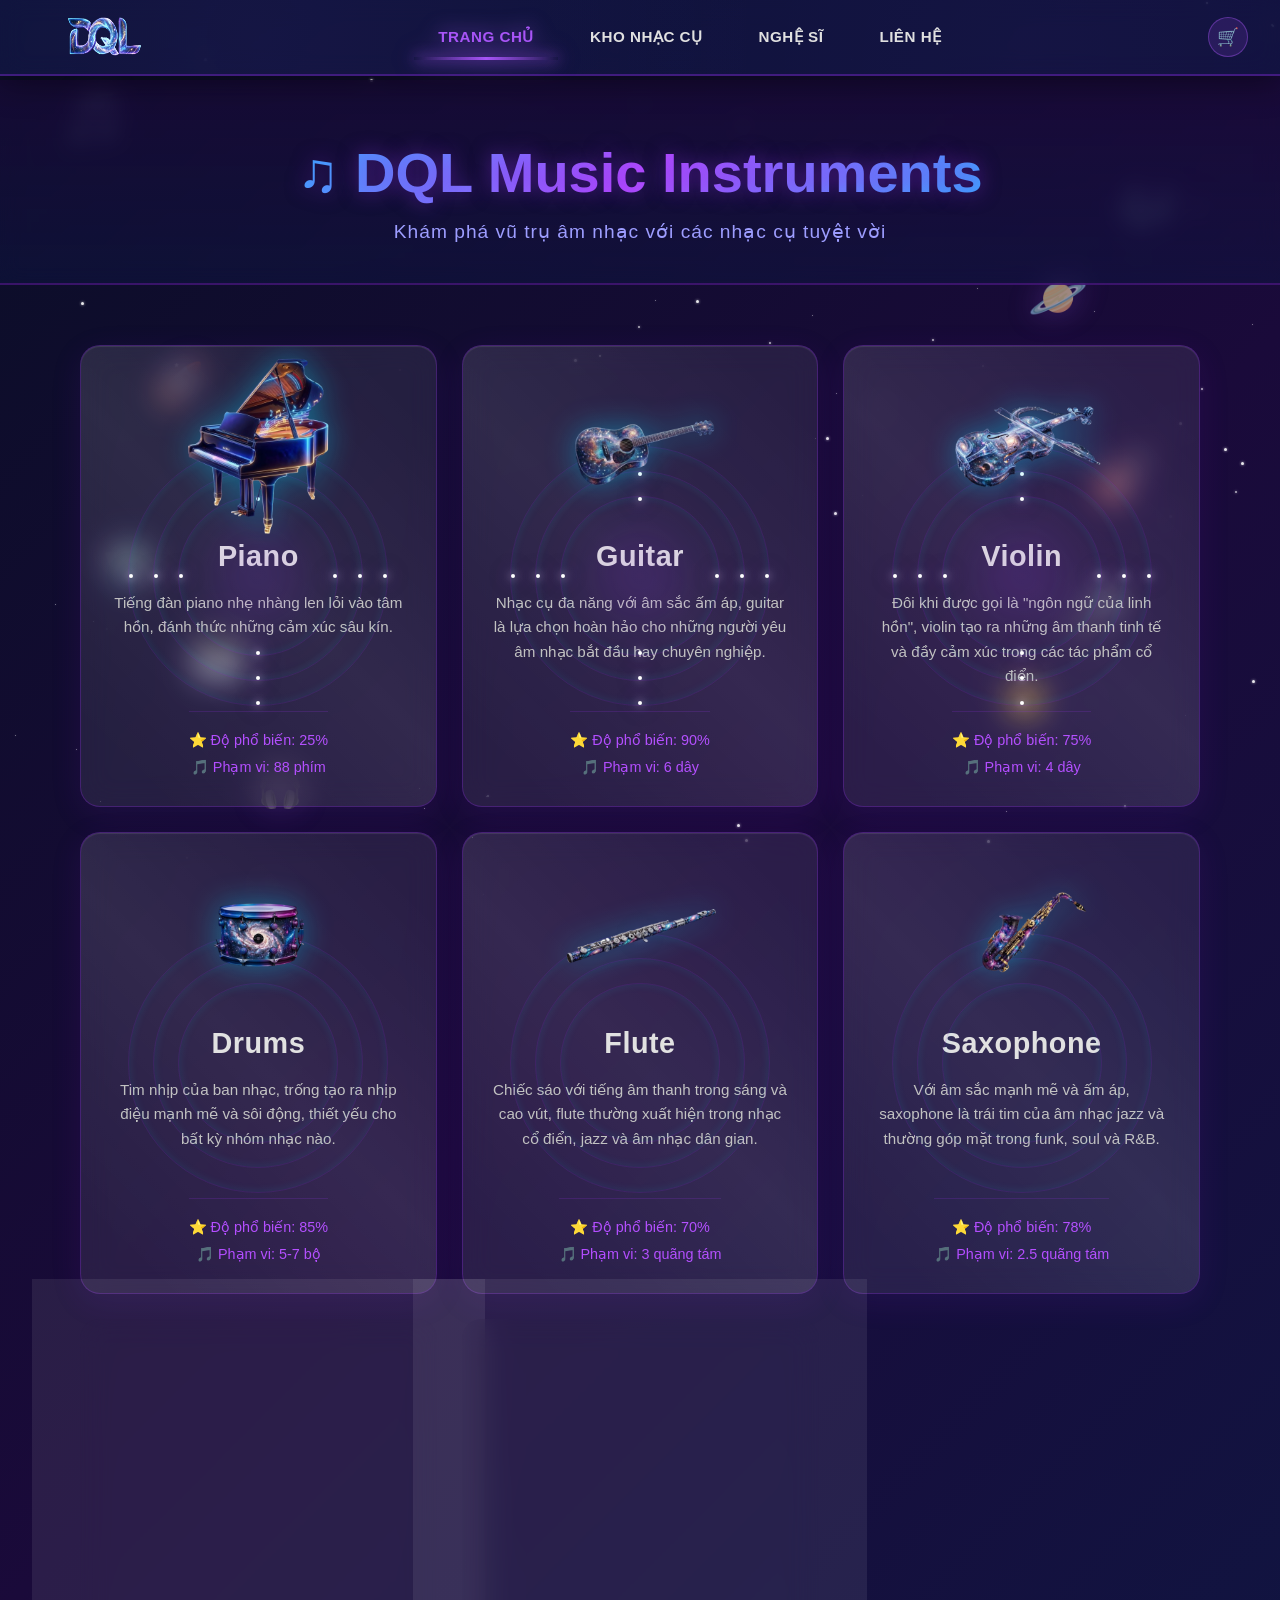
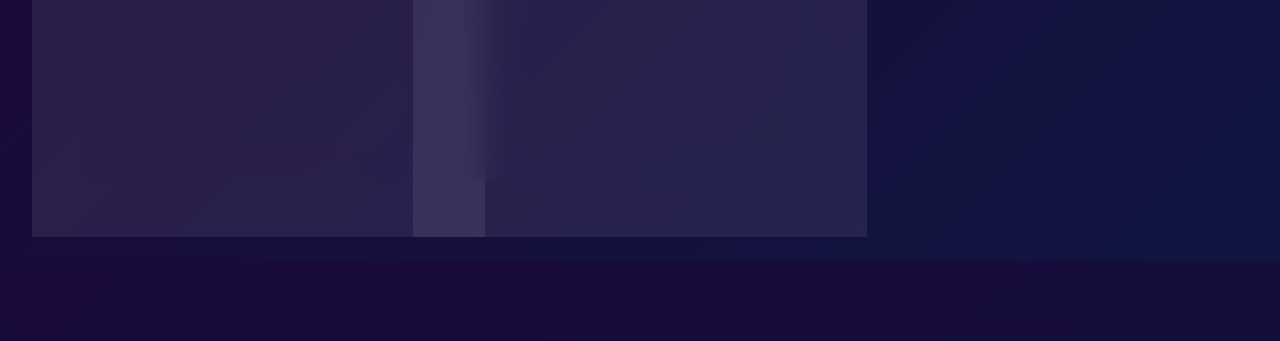
==== commit a060ab5a: "Update index.html" ====
--- a/index.html
+++ b/index.html
@@ -3,6 +3,7 @@
 <head>
     <meta charset="UTF-8">
     <meta name="viewport" content="width=device-width, initial-scale=1.0">
+    <link rel="icon" type="image/png" href="hinhanh\hinhanhlogo\logo.png">
     <title>Nhạc Cụ - DQL Music Instruments</title>
     <link rel="stylesheet" href="css/base.css">
     <link rel="stylesheet" href="css/header.css">
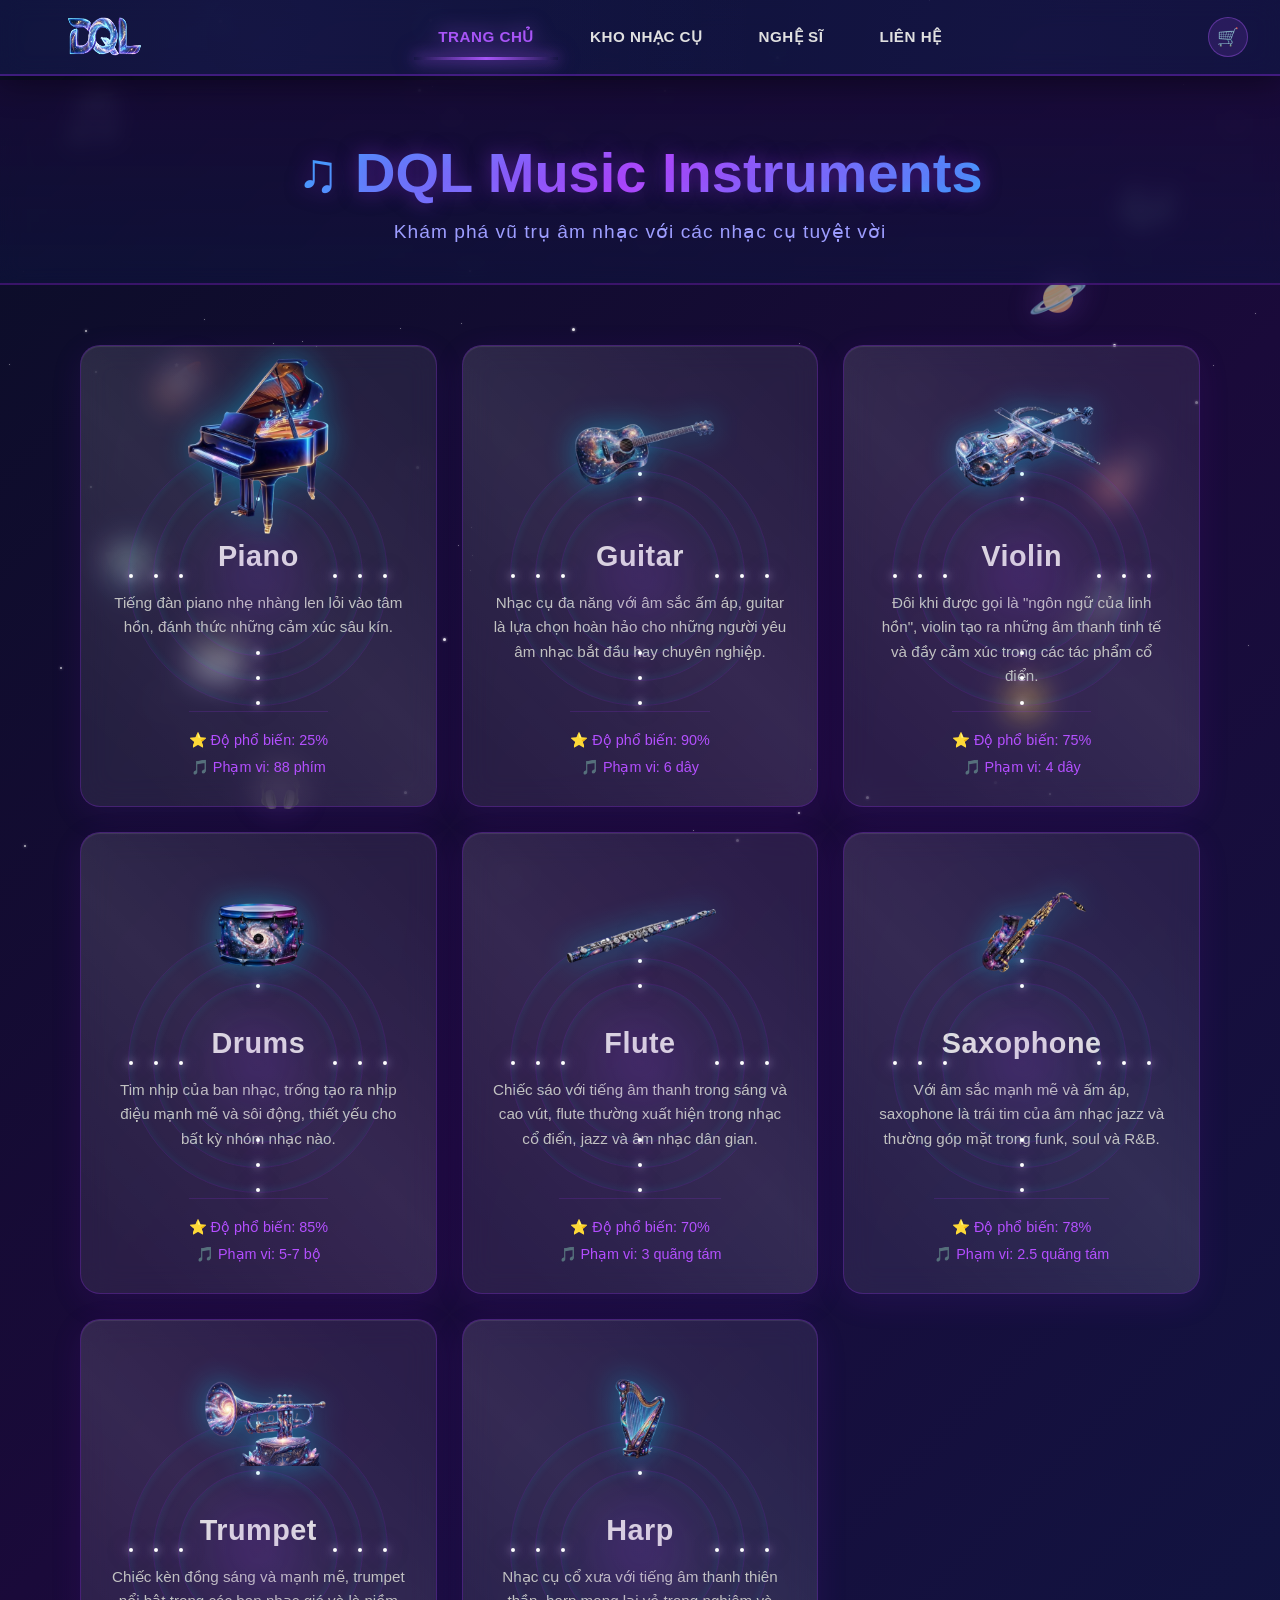
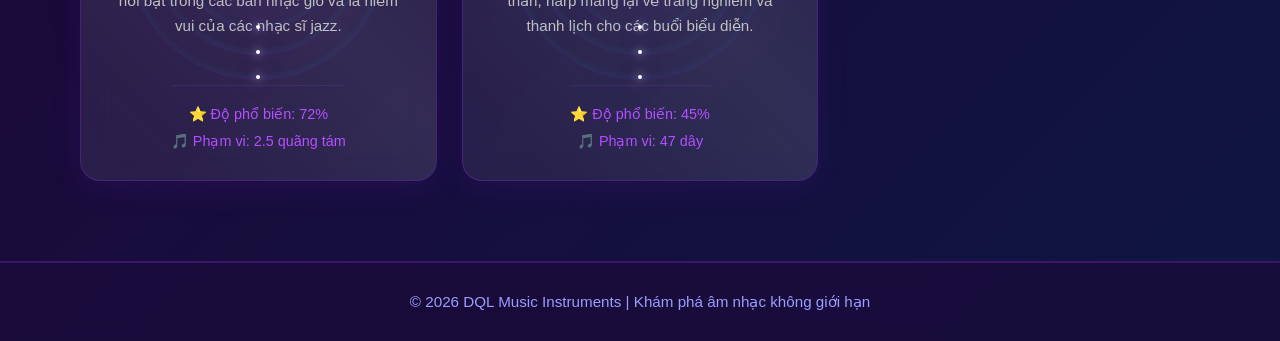
==== commit 2799d19c: "Update index.html" ====
--- a/index.html
+++ b/index.html
@@ -3,7 +3,7 @@
 <head>
     <meta charset="UTF-8">
     <meta name="viewport" content="width=device-width, initial-scale=1.0">
-    <link rel="icon" type="image/png" href="hinhanh\hinhanhlogo\logo.png">
+    <link rel="icon" type="image/png" href="hinhanh/hinhanhlogo/logo.png">
     <title>Nhạc Cụ - DQL Music Instruments</title>
     <link rel="stylesheet" href="css/base.css">
     <link rel="stylesheet" href="css/header.css">
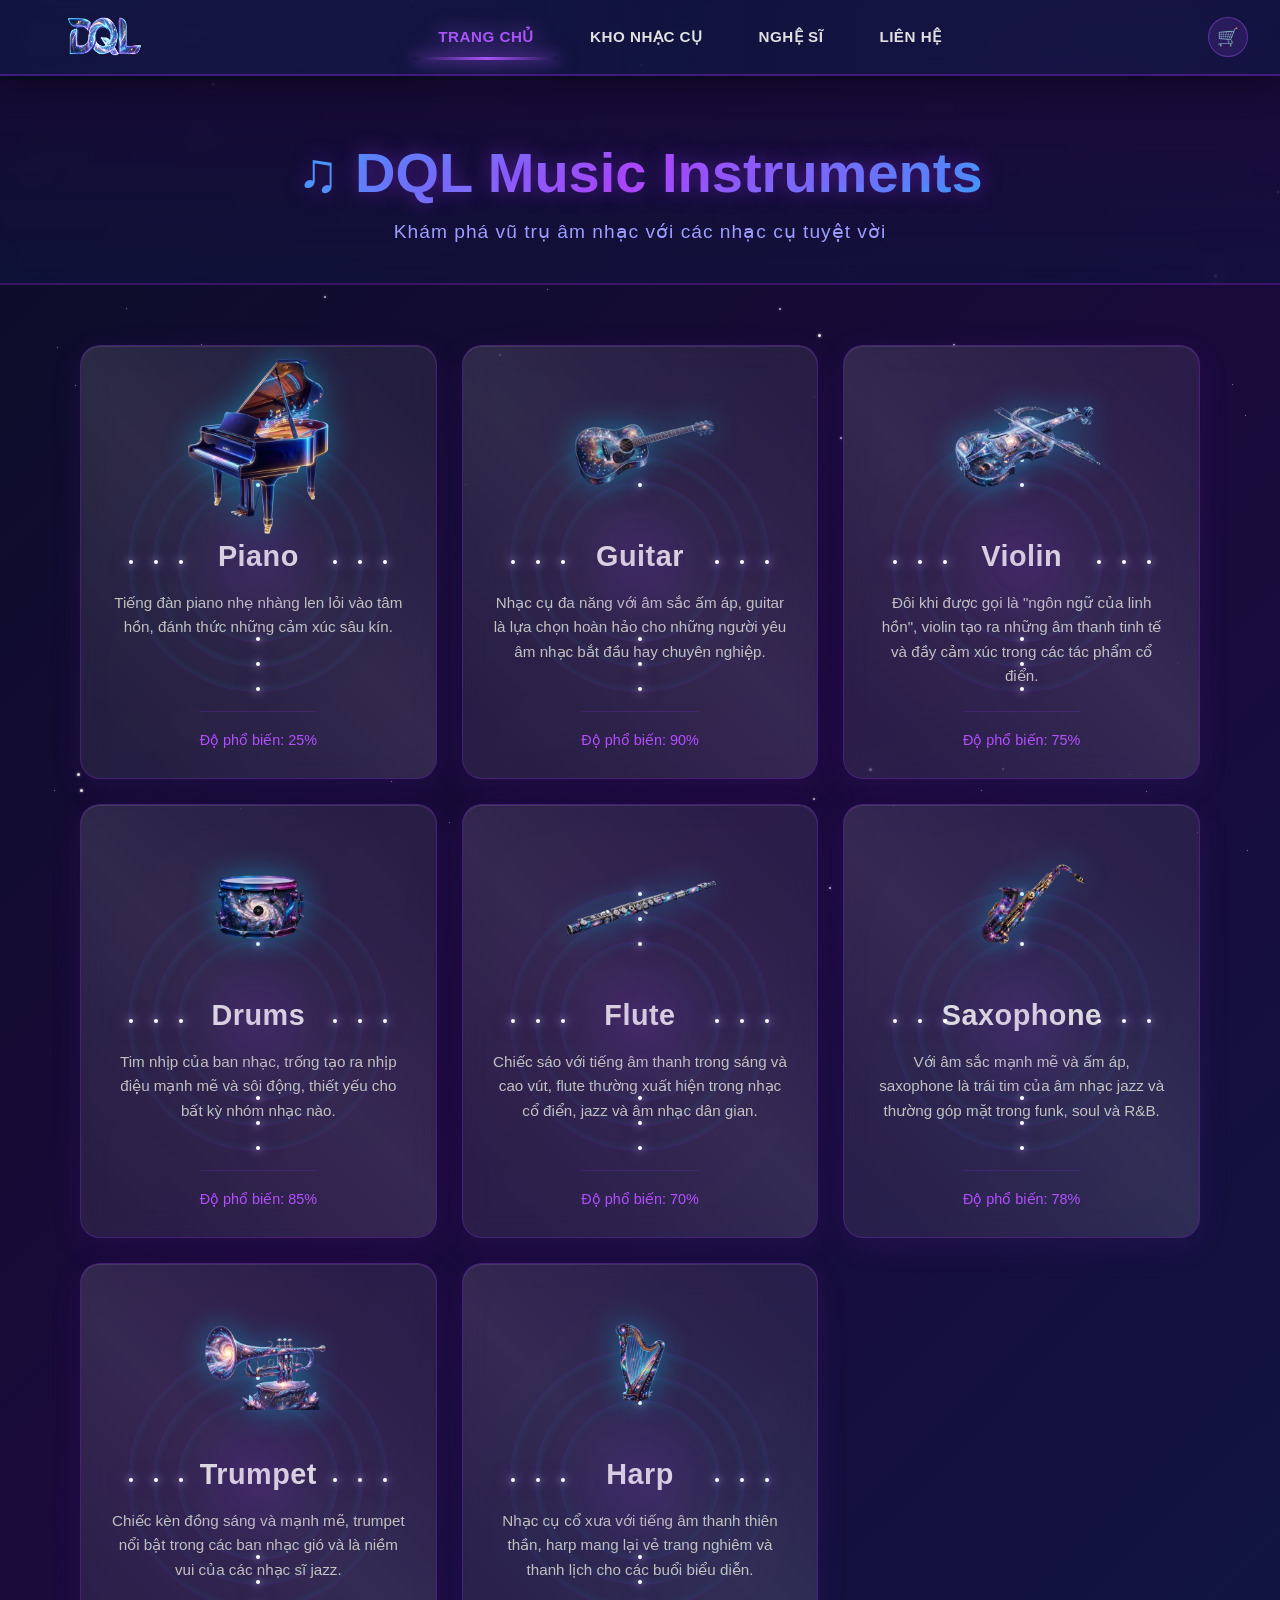
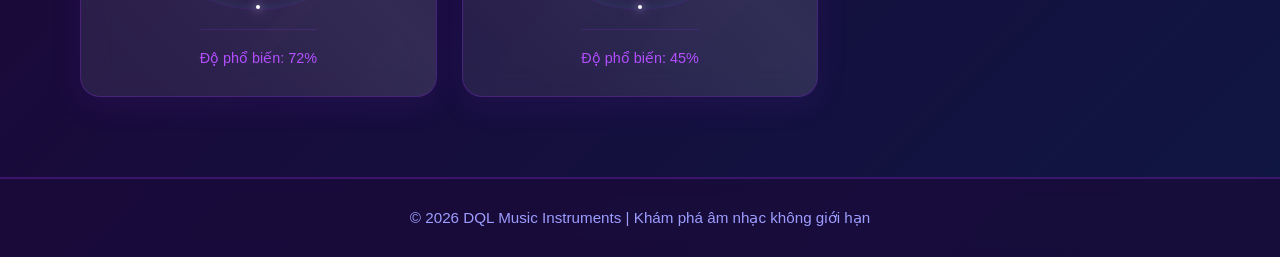
==== commit d6689302: "Add files via upload" ====
--- a/index.html
+++ b/index.html
@@ -29,25 +29,11 @@
         <span class="meteor m5"></span>
         <span class="meteor m6"></span>
     </div>
-    <!-- Các nhãn dán nổi - Chủ đề Galaxy -->
-    <div class="floating-stickers">
-        <div class="sticker sticker-1">🎵</div>
-        <div class="sticker sticker-2">🎶</div>
-        <div class="sticker sticker-3">🚀</div>
-        <div class="sticker sticker-4">🪐</div>
-        <div class="sticker sticker-5">🛸</div>
-        <div class="sticker sticker-6">🎸</div>
-        <div class="sticker sticker-7">🎹</div>
-        <div class="sticker sticker-8">🎤</div>
-        <div class="sticker sticker-9">🎧</div>
-        <div class="sticker sticker-10">⭐</div>
-    </div>
 
     <!-- Thanh Điều Hướng Dính -->
         <!-- Thanh điều hướng cố định (Sticky Navbar) có nền kính mờ trong suốt cực đẹp và tự co nhỏ khi cuộn màn hình -->
     <nav class="sticky-navbar" id="stickyNavbar">
         <div class="navbar-container">
-            <a href="index.html" class="navbar-brand">
                 <img src="hinhanh/hinhanhlogo/logo.png" alt="DQL Music" class="navbar-brand-icon">
             </a>
             
@@ -122,9 +108,9 @@
                 </div>
                 <h2 class="card-title">Piano</h2>
                 <p class="card-description">
-                Tiếng đàn piano nhẹ nhàng len lỏi vào tâm hồn, đánh thức những cảm xúc sâu kín.                <div class="card-details">
-                    <span class="detail-item">⭐ Độ phổ biến: 25%</span>
-                    <span class="detail-item">🎵 Phạm vi: 88 phím</span>
+                Tiếng đàn piano nhẹ nhàng len lỏi vào tâm hồn, đánh thức những cảm xúc sâu kín.                
+                <div class="card-details">
+                    <span class="detail-item"> Độ phổ biến: 25%</span>
                 </div>
             </div>
 
@@ -160,8 +146,7 @@
                     bắt đầu hay chuyên nghiệp.
                 </p>
                 <div class="card-details">
-                    <span class="detail-item">⭐ Độ phổ biến: 90%</span>
-                    <span class="detail-item">🎵 Phạm vi: 6 dây</span>
+                    <span class="detail-item"> Độ phổ biến: 90%</span>
                 </div>
             </div>
 
@@ -197,8 +182,7 @@
                     và đầy cảm xúc trong các tác phẩm cổ điển.
                 </p>
                 <div class="card-details">
-                    <span class="detail-item">⭐ Độ phổ biến: 75%</span>
-                    <span class="detail-item">🎵 Phạm vi: 4 dây</span>
+                    <span class="detail-item">Độ phổ biến: 75%</span>
                 </div>
             </div>
 
@@ -234,8 +218,7 @@
                     thiết yếu cho bất kỳ nhóm nhạc nào.
                 </p>
                 <div class="card-details">
-                    <span class="detail-item">⭐ Độ phổ biến: 85%</span>
-                    <span class="detail-item">🎵 Phạm vi: 5-7 bộ</span>
+                    <span class="detail-item">Độ phổ biến: 85%</span>
                 </div>
             </div>
 
@@ -271,8 +254,7 @@
                     trong nhạc cổ điển, jazz và âm nhạc dân gian.
                 </p>
                 <div class="card-details">
-                    <span class="detail-item">⭐ Độ phổ biến: 70%</span>
-                    <span class="detail-item">🎵 Phạm vi: 3 quãng tám</span>
+                    <span class="detail-item"> Độ phổ biến: 70%</span>
                 </div>
             </div>
 
@@ -308,8 +290,7 @@
                     và thường góp mặt trong funk, soul và R&B.
                 </p>
                 <div class="card-details">
-                    <span class="detail-item">⭐ Độ phổ biến: 78%</span>
-                    <span class="detail-item">🎵 Phạm vi: 2.5 quãng tám</span>
+                    <span class="detail-item">Độ phổ biến: 78%</span>
                 </div>
             </div>
 
@@ -345,8 +326,7 @@
                     và là niềm vui của các nhạc sĩ jazz.
                 </p>
                 <div class="card-details">
-                    <span class="detail-item">⭐ Độ phổ biến: 72%</span>
-                    <span class="detail-item">🎵 Phạm vi: 2.5 quãng tám</span>
+                    <span class="detail-item"> Độ phổ biến: 72%</span>
                 </div>
             </div>
 
@@ -382,8 +362,7 @@
                     và thanh lịch cho các buổi biểu diễn.
                 </p>
                 <div class="card-details">
-                    <span class="detail-item">⭐ Độ phổ biến: 45%</span>
-                    <span class="detail-item">🎵 Phạm vi: 47 dây</span>
+                    <span class="detail-item"> Độ phổ biến: 45%</span>
                 </div>
             </div>
         </section>
--- a/css/galaxy.css
+++ b/css/galaxy.css
@@ -153,7 +153,7 @@
 .product-card:hover .product-image /* Khung chứa hiệu ứng vòng xoay ngân hà 3D, căn giữa tuyệt đối và tạo không gian 3D sâu */
 /* Khung chứa hiệu ứng vòng xoay ngân hà 3D, căn giữa tuyệt đối và tạo không gian 3D sâu */
 .galaxy-container {
-    transform: translate(-50%, -50%) scale(1.15); /* Expands massively to card bounds! */
+    transform: translate(-50%, -50%) scale(0.95); /* Expands massively to card bounds! */
 }
 
 /* Đảm bảo các hạt sao và màu sắc vòng xoay đồng bộ với trang chủ */
@@ -175,12 +175,7 @@
     animation-duration: 12s;
 }
 
-.product-card:hover .product-image /* Đám mây tinh vân (Nebula) màu tím ở tâm, nhấp nháy phát sáng lung linh huyền bí */
-/* Đám mây tinh vân (Nebula) màu tím ở tâm, nhấp nháy phát sáng lung linh huyền bí */
-.nebula-glow {
-    transform: scale(1.5);
-    opacity: 0.85;
-}
+
 
 /* Tạo viền phát sáng dạng Neon cực kỳ đẹp cho ảnh nhạc cụ */
 .product-emoji {
@@ -194,20 +189,14 @@
 /* Ảnh sản phẩm thật: Tự co giãn tỉ lệ phù hợp, tích hợp bóng mờ xanh cyan lung linh và chuyển động mượt */
 .product-emoji img {
     position: relative;
-    z-index: 2; /* Sits in middle layer */
-    transform: scale(1); /* Reduced by 20% back to original natural size */
+    z-index: 2;
+    transform: scale(1);
     transform-origin: center;
     filter: drop-shadow(0 0 15px rgba(0, 212, 255, 0.35));
     transition: all 0.5s cubic-bezier(0.4, 0, 0.2, 1);
 }
 
-.product-card:hover /* Ảnh sản phẩm thật: Tự co giãn tỉ lệ phù hợp, tích hợp bóng mờ xanh cyan lung linh và chuyển động mượt */
-/* Ảnh sản phẩm thật: Tự co giãn tỉ lệ phù hợp, tích hợp bóng mờ xanh cyan lung linh và chuyển động mượt */
-.product-emoji img {
-    filter: drop-shadow(0 0 28px rgba(0, 212, 255, 0.75))
-            drop-shadow(0 0 12px rgba(138, 43, 226, 0.5));
-    transform: scale(1.18) rotate(3deg); /* Reduced hover scale by 20% + dynamic rotation */
-}
+
 
 /* ==========================================================================
    
